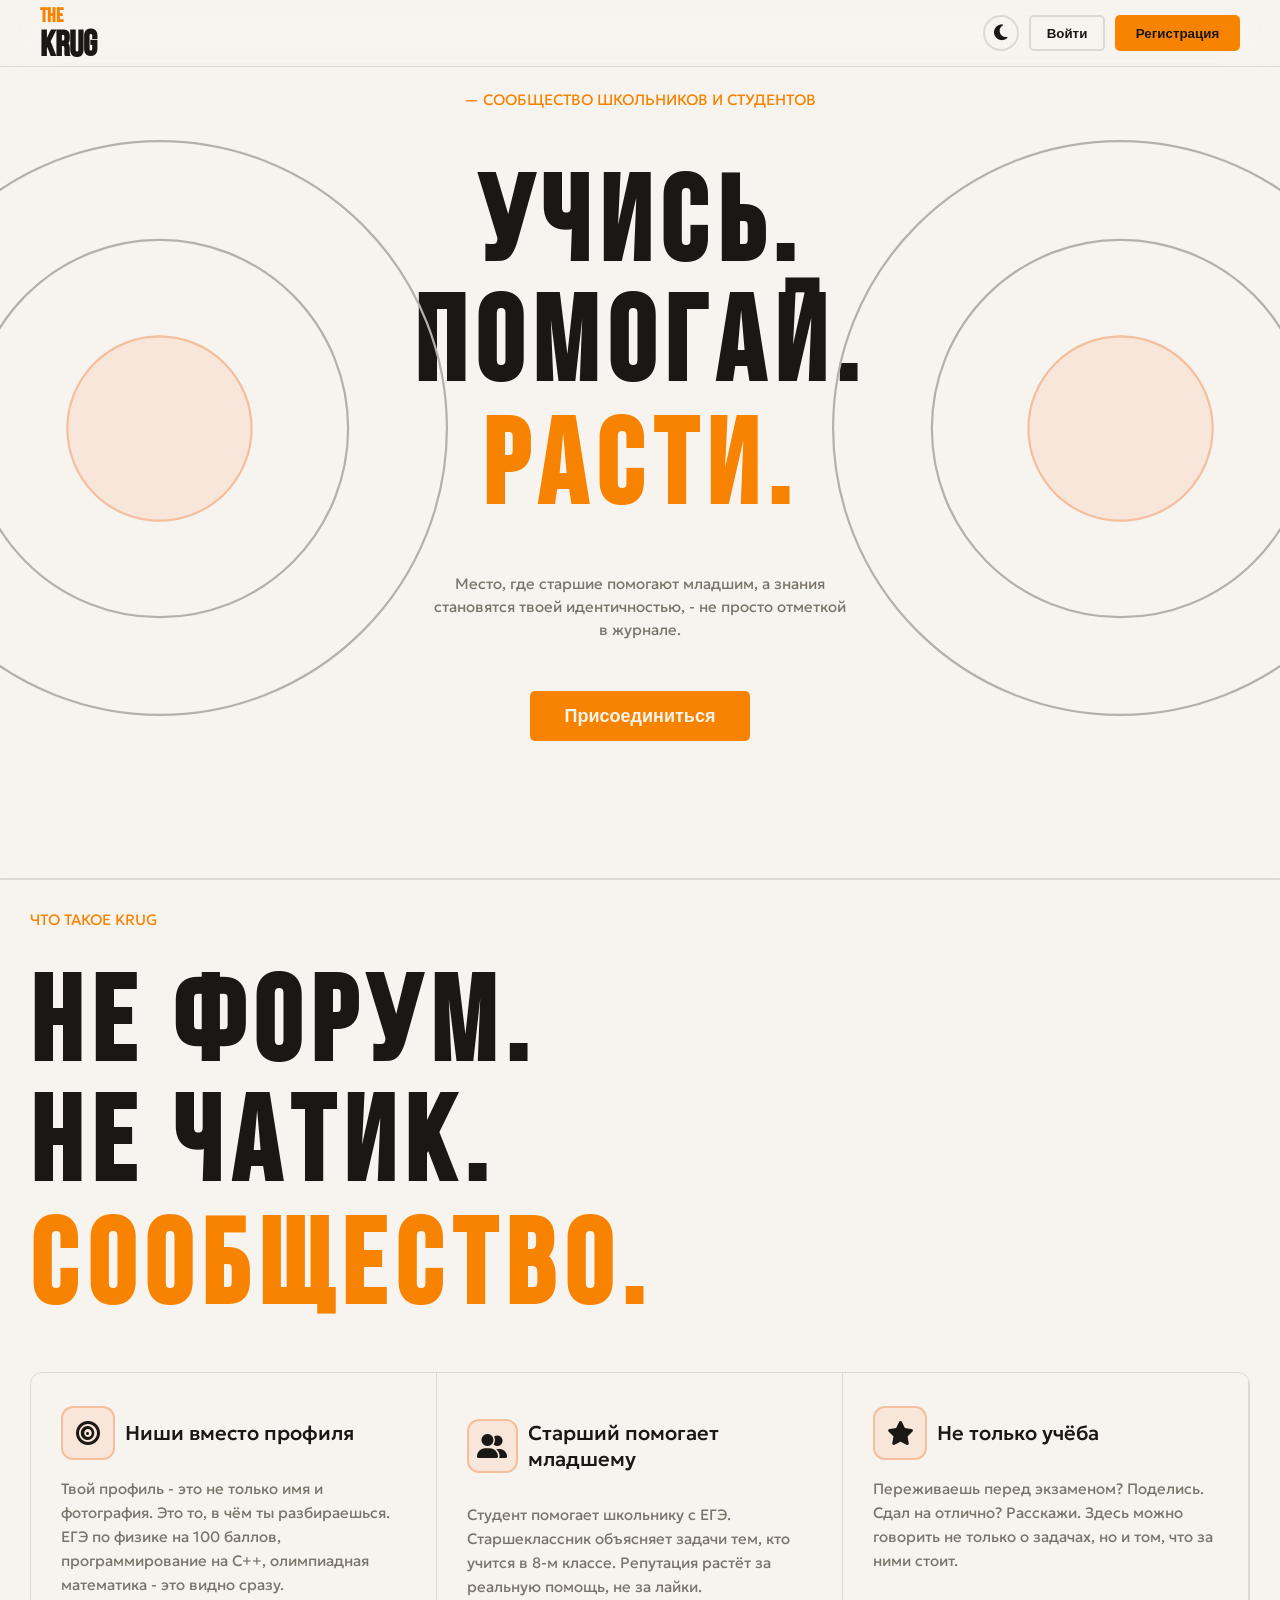
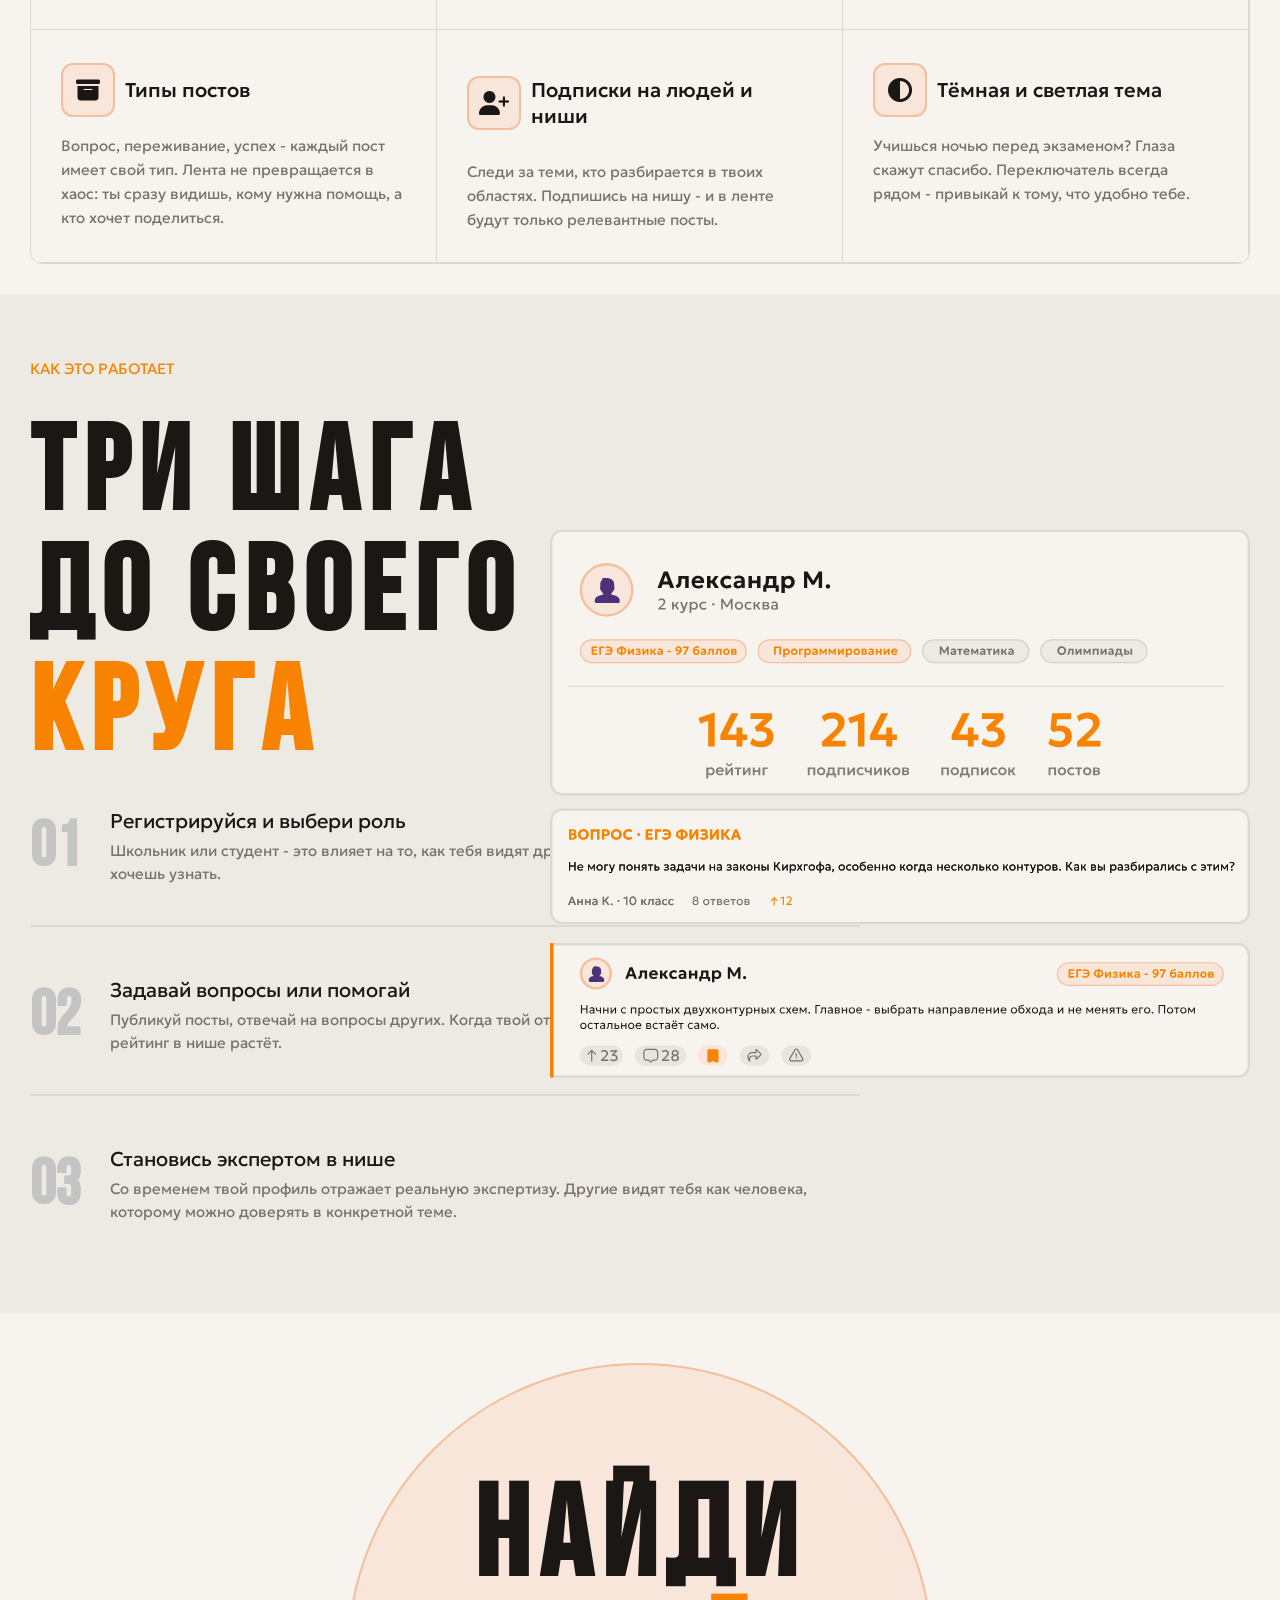
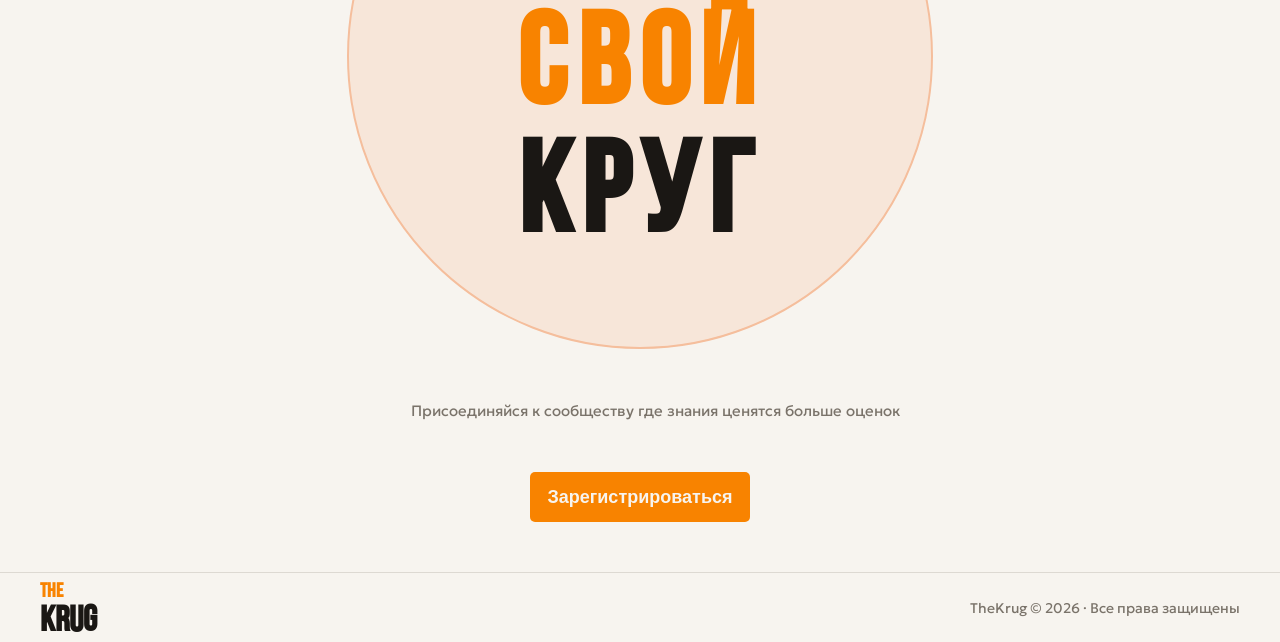
==== landing/index.html @ 5933997a "update" ====
<!DOCTYPE html>
<html lang="ru">
<head>
    <meta charset="UTF-8">
    <meta name="viewport" content="width=device-width, initial-scale=1.0">
    <title>TheKrug</title>
    <link rel="stylesheet" href="styles.css">
    <link
rel="stylesheet"
href="https://cdnjs.cloudflare.com/ajax/libs/font-awesome/6.5.1/css/all.min.css"
/>
</head>
<body>
    <!-- Хидер -->
<header>
    <div class="logo-wrap">
         <a href="/" class="logo2">THE</a>
         <a href="/" class="logo">KRUG</a>
    </div>
    <div class="btn-wrap">
         <button class="theme-btn">
            <span class="sun"><i class="fa-regular fa-sun"></i></span>
            <span class="moon"><i class="fa-solid fa-moon"></i></span>
         </i></button>
         <button class="btn-1"> Войти </button>
         <button class="btn-2"> Регистрация </button>
    </div>
</header>

    <!-- Основной контент -->
<main>
    <!-- Самый верх -->
   <div class="hero">
    <div class="hero-text">
        <p class="community"> — СООБЩЕСТВО ШКОЛЬНИКОВ И СТУДЕНТОВ </p>

        <h1> УЧИСЬ. <br>ПОМОГАЙ. <br></h1>
        <h1 class="rasti"> РАСТИ. </h1>

        <p class="mesto">
            Место, где старшие помогают младшим, а знания<br>
            становятся твоей идентичностью, - не просто отметкой<br>
            в журнале.
        </p>
         <button class="btn-3">Присоединиться</button>
    </div>

<img src="./images/target-light.svg" class="hero-img hero-img-right" data-light>
<img src="./images/target-light2.svg" class="hero-img hero-img-left" data-light>

<img src="./images/target-dark.svg" class="hero-img hero-img-right" data-dark>
<img src="./images/target-dark2.svg" class="hero-img hero-img-left" data-dark>
   </div>
   <hr class="divider">
   
   <!-- Что такое KRUG -->
   <p class="chtotakoe"> ЧТО ТАКОЕ KRUG </p>
   <h1> НЕ ФОРУМ. <br>НЕ ЧАТИК. <br> </h1>
   <h1 class="soob">СООБЩЕСТВО.</h1>

   <div class="tablica">

      <div class="card">

         <div class="card-top">
         <div class="icon">
         <i class="fa-solid fa-bullseye"></i>
         </div>

         <h2> Ниши вместо профиля </h2>
         </div>

         <p> Твой профиль - это не только имя и фотография. Это то, в чём ты
разбираешься. ЕГЭ по физике на 100 баллов, программирование на 
C++, олимпиадная математика - это видно сразу. </p>
      </div>
      

   <div class="card">
         <div class="card-top">
            <div class="icon">
               <i class="fa-solid fa-user-friends"></i>
            </div>
            <h2>Старший помогает младшему</h2>
         </div>

         <p> Студент помогает школьнику с ЕГЭ. Старшеклассник объясняет задачи тем, кто учится в 8-м классе. Репутация растёт за реальную помощь, 
не за лайки. </p>
      </div>

      <div class="card">
         <div class="card-top">
            <div class="icon">
               <i class="fa-solid fa-star"></i>
            </div>
         <h2> Не только учёба </h2>
         </div>

         <p>Переживаешь перед экзаменом? Поделись. Сдал на отлично? Расскажи.
Здесь можно говорить не только о задачах, но и том, 
что за ними стоит.</p>
      </div>
      
      <div class="card">
         <div class="card-top">
            <div class="icon">
               <i class="fa-solid fa-box-archive"></i>
            </div>
         <h2> Типы постов </h2>
         </div>

         <p> Вопрос, переживание, успех - каждый пост имеет свой тип. Лента не превращается в хаос: ты сразу видишь, кому нужна помощь, а кто хочет поделиться.</p>
      </div>

      <div class="card">
         <div class="card-top">
            <div class="icon">
               <i class="fa-solid fa-user-plus"></i>
            </div>
         <h2> Подписки на людей и ниши </h2>
         </div>

         <p> Следи за теми, кто разбирается в твоих областях. Подпишись на нишу - и в ленте будут только релевантные посты. </p>
      </div>

      <div class="card">
         <div class="card-top">
            <div class="icon">
               <i class="fa-solid fa-circle-half-stroke"></i>
            </div>
         <h2> Тёмная и светлая тема </h2>
         </div>

         <p> Учишься ночью перед экзаменом? Глаза скажут спасибо. Переключатель всегда рядом - привыкай к тому, что удобно тебе.</p>
      </div>

   </div>

   <!-- Как это работает -->
    <section class="dark-block">
    <p class="kakrabotaet"> КАК ЭТО РАБОТАЕТ </p>
    <h1 class="trishaga"> ТРИ ШАГА <br>ДО СВОЕГО <br>
    <span class="kruga">КРУГА</span>
    </h1>
    <div class="step">
      <div class="num"> 01 </div>
      <div class="text">
         <h3> Регистрируйся и выбери роль </h3>
         <p> Школьник или студент - это влияет на то, как тебя видят другие. Укажи свои ниши: что знаешь, что<br>
хочешь узнать. </p>
      </div>
    </div>
    <hr class="divider2">
    <div class="step">
      <div class="num"> 02 </div>
      <div class="text">
         <h3> Задавай вопросы или помогай </h3>
         <p> Публикуй посты, отвечай на вопросы других. Когда твой ответ помогает, автор отмечает его, и твой<br> рейтинг в нише растёт.</p>
      </div>
    </div>
    <hr class="divider2">
    <div class="step">
      <div class="num"> 03 </div>
      <div class="text">
         <h3> Становись экспертом в нише </h3>
         <p> Со временем твой профиль отражает реальную экспертизу. Другие видят тебя как человека,<br> которому можно доверять в конкретной теме.</p>
       </div>
    </div>
    <img src="./images/alexander-light.svg" class="alexander" data-light>
    <img src="./images/alexander-dark.svg" class="alexander" data-dark> 
    </section>

    <!-- Низ-->
   <div class="img-box">
      <img src="./images/ellipse-light.svg" class="img" data-light>
      <img src="./images/ellipse-dark.svg" class="img" data-dark>
      <div class="img-text"> 
         <div>НАЙДИ</div>
         <div class="svoy">СВОЙ</div>
         <div>КРУГ</div>
      </div>
   </div>
      <p class="prisoed">Присоединяйся к сообществу где знания ценятся больше оценок</p>
      <button class="btn-4">Зарегистрироваться</button>
</main>

      <!-- Футер -->
   <footer>
      <div class="logo-wrap2">
         <a href="/" class="logo4">THE</a>
         <a href="/" class="logo3">KRUG</a>
      </div>
   
      <p class="footer-text">
         TheKrug © 2026 · Все права защищены 
      </p>     
   </footer>
   <script src="script.js"></script>
</body>
</html>
---- landing/styles.css ----
/* Светлая тема */
:root {
  --bg: #F7F4EF;
  --head: #1A1714;
  --text: #7A736A;
  --block: #EDEAE4;
  --border: #DDD9D2;
  --accent: #F88300;
  --main: #F7E6D9;
  --border: #F5BE9C;
  --separator: #DDD9D2;
  --btn: #1A1714
}

/* Темная тема */
.dark-theme {
  --bg: #0F0F0F;
  --head: #F7F4EF;
  --text: #A39F9A;
  --block: #3F3E3C;
  --border: #DDD9D2;
  --accent: #F88300;
  --main: #3C2D25;
  --border: #D98A5F;
  --separator: #DDD9D2;
  --btn: #F7F4EF;
}

@font-face {
  font-family: 'Bebas';
  src: url(./fonts/bebasneuecyrillic.ttf) format('truetype');
}

@font-face {
  font-family: 'Geologica';
  src: url(./fonts/Geologica-VariableFont.ttf) format('truetype');
}

html, body {
    margin: 0;
    padding: 0;
    overflow-x: hidden;
    scrollbar-width: none;
}

body::-webkit-scrollbar {
    display: none; /* Chrome */
}

body {
  background-color: var(--bg);
  color: var(--head);
  padding-top: 70px;
}

p {
  font-family: 'Geologica', sans-serif;
  font-weight: 400;
  font-size: 15px;
    margin-top: 50px;
    margin-bottom: 50px;
    margin-left: 30px;
    color: var(--text);
}

h1 {
    font-family: 'Bebas', sans-serif;
    font-weight: 600;
    font-size: 120px;
    letter-spacing: 10px;
    line-height: 120px;
    margin-top: 3px;
    margin-bottom: 3px;
    color: var(--head);
    margin-left: 30px;
}

h2 {
    font-family: 'Geologica', sans-serif;
    font-weight: 500;
    font-size: 20px;
    margin-left: 30px;
    color: var(--head);

}               

/* Найди свой круг */
.img-text {
    font-family: 'Bebas', sans-serif;
    font-weight: 600;
    font-size: 120px;
    letter-spacing: 10px;
    line-height: 120px;
    margin-top: 3px;
    margin-bottom: 3px;
    text-align: center;
    }

/* Хидер */
header {
    position: fixed;
    top: 0;
    left: 0;
    width: 100%;
    z-index: 1000;
    display: flex;
    align-items: center;
    justify-content: space-between;
    padding: 5px 40px;
    box-sizing: border-box;
    background: rgba(247, 244, 239, 0.2);
    backdrop-filter: blur(25px);
    border-bottom: 1px solid var(--separator);
}


/* Логотип */
.logo-wrap {
    display: flex;
    flex-direction: column;
    line-height: 1;
}

.logo {
    font-family: 'Bebas', sans-serif;
    font-weight: 600;
    font-size: 36px;
    letter-spacing: 0px;
    line-height: 1;
    margin: 0;
    text-decoration: none;
    color: var(--head);
    display: block;
    }

.logo2 {
    font-family: 'Bebas', sans-serif;
    font-weight: 600;
    font-size: 20px;
    letter-spacing: 0px;
    line-height: 1;
    margin: 0;
    text-decoration: none;
    color: var(--accent);
    display: block;
    }

/* Кнопки войти/регистрация */
.btn-wrap {
    display: flex;
    align-items: center;
    gap: 0px;
}

.btn-1, .btn-2 {
    float: none;
    margin-left: 0;
}

.btn-1:hover {
    background-color: var(--separator);
}

.btn-2:hover {
    background-color: var(--separator);
}

.btn-1 {
    display: flex;
    justify-content: center;
    align-items: center;
    float: right;
    margin-left: 10px;
    width: 76px;
    height: 36px;
    border: 2px solid var(--separator);
    border-radius: 5px;
    background-color: transparent;
    color: var(--text);
    font-weight: 600;
    padding: 0 14px;
    cursor: pointer;
    transition: 0.2s ease;
    color: var(--head);
    }

.btn-2 {
    display: flex;
    justify-content: center;
    align-items: center;
    float: right;
    margin-left: 10px;
    width: 125px;
    height: 36px;
    border-radius: 5px;
    background-color: var(--accent);
    border: none;
    color: var(--bg);
    font-weight: 600;
    padding: 0 14px;
    cursor: pointer;
    transition: 0.2s ease;
    color: var(--btn);
    }

.theme-btn {
    display: flex;
    justify-content: center;
    align-items: center;
    float: right;
    margin-left: 10px;
    width: 36px;
    height: 36px;
    border: 2px solid var(--separator);
    border-radius: 100px;
    background-color: transparent;
    color: var(--text);
    font-weight: 600;
    font-size: 18px;
    padding: 0 14px;
    cursor: pointer;
    transition: 0.2s ease;
    color: var(--head);
}

/* Сообщество школьников и студентов */
.community {
    color: var(--accent);
    margin-top: 20px;
    margin-bottom: 50px;
    margin-left: 30px;
}

/* Расти. */
.rasti {
  color: var(--accent);
    margin-bottom: 50px;
}

/* Кнопка присоединиться */
.btn-3 {
    display: block;
    margin: 20px auto;
    width: 220px;
    height: 50px;
    border-radius: 5px;
    background-color: var(--accent);
    border: none;
    color: #F7F4EF;
    font-weight: 600;
    font-size: 18px;
    cursor: pointer;
}

.btn-3:hover {
    background-color: var(--separator);
}

.divider {
    border: none; 
    background-color: var(--separator); 
    border-top: 2px solid var(--separator);
    border-radius: 5px;
    width: 100%;
}

.mesto {
    margin-top: 20px;
    color: var(--text);
    line-height: 23px;
    margin-top: 50px;
    margin-bottom: 50px;
}

.hero {
    position: relative;
    width: 100%;
    height: 800px;
    overflow: hidden;
}

.hero-text h1,
.hero-text p {
    margin-left: 0;
    text-align: center;
    
}

.hero-img {
    position: absolute;
    top: 70px;
    width: 45%;
    max-width: 700px;
    height: auto;
    object-fit: contain;
    display: block;
}

.hero-img-right {
    right: -10%;
}

.hero-img-left {
    left: -10%;
    transform: scaleX(-1);
}

.block {
    width: 519px; 
    margin-top: 40px;
    margin-bottom: 40px;
}

.chtotakoe {
    color: var(--accent);
    margin-top: 30px;
    margin-bottom: 30px;
}

.soob {
    color: var(--accent);
    margin-bottom: 50px;
}

/* Таблица */
.tablica {
    display: grid;
    grid-template-columns: repeat(3, 1fr);
    margin-left: 30px;
    margin-right: 30px;
    border: 1px solid var(--separator);
    border-radius: 12px;
    overflow: hidden;
    color: var(--head);
}

.card {
    padding: 30px;
    border-right: 1px solid var(--separator);
    border-bottom: 1px solid var(--separator);
}

.card p {
    margin-top: 15px;
    margin-bottom: 0;
    line-height: 24px;
    color: var(--text);
}

.card-top {
    display: flex;
    align-items: center;
    gap: 10px;
}

.card h2,
.card p {
    margin-left: 0;
}

.icon {
    width: 50px;
    height: 50px;
    background-color: var(--main);
    border: 2px solid var(--border);
    border-radius: 12px;
    display: flex;
    justify-content: center;
    align-items: center;
}

.icon i {
    color: var(--head);
    font-size: 24px;
}

.dark-block {
    position: relative;
    background-color: var(--block);
    padding: 50px 30px;
    margin-top: 30px;
    margin-bottom: 50px;
}

.kakrabotaet {
    color: var(--accent);
    margin-bottom: 30px;
    margin-top: 15px;
    margin-left: auto;
}

.stanovis {
    margin-top: 30px;
    margin-bottom: 15px;
}

.trishaga {
    color: var(--head);
    margin-top: 15px;
    margin-bottom: 15px;
    margin-left: auto;
}

.kruga {
    color: var(--accent);
}

.step {
  display: flex;
  gap: 20px;
  margin-bottom: 40px;
  align-items: flex-start;
  font-family: 'Bebas', sans-serif;
}

.num {
  font-size: 64px;
  font-weight: 600;
  color: #C4C4C4;
  width: 60px;
  margin-top: 25px;
}

.text h3 {
  margin: 0;
  font-weight: 400;
  font-size: 20px;
  font-family: 'Geologica', sans-serif;
  margin-top: 25px;
}

.text p {
  margin: 6px 0 0;
  color: var(--text);
  line-height: 1.5;
}

.divider2 {
    border: none; 
    background-color: var(--separator); 
    border-top: 2px solid var(--separator);
    border-radius: 5px;
    width: 830px;
    margin: 10px 0;
    margin-bottom: 25px;
    margin-top: 25px;
}

.alexander {
    position: absolute;
    right: 30px;
    top: 50%;
    transform: translateY(-50%);
    width: 700px;
}

.img-box {
    position: relative;
    display: flex;
    justify-content: center;
    align-items: center;
    margin-top: 50px;
}

.img-text {
    position: absolute;
    top: 50%;
    left: 50%;
    transform: translate(-50%, -50%);
    display: flex;
    flex-direction: column;
    align-items: center;
    text-align: center;
    line-height: 1;
    font-size: 128px;
    font-weight: 700;
}

.svoy {
    color: var(--accent);
}

.btn-4 {
    display: block;
    margin: 20px auto;
    width: 220px;
    height: 50px;
    border-radius: 5px;
    background-color: var(--accent);
    border: none;
    color: #F7F4EF;
    font-weight: 600;
    font-size: 18px;
    margin-bottom: 50px;
    cursor: pointer;
}

.btn-4:hover {
    background-color: var(--separator);
}

.prisoed {
    color: var(--text);
    line-height: 23px;
    margin-top: 20px;
    margin-bottom: 50px;
    text-align: center;
    margin-top: 50px;
    margin-bottom: 50px;
}

/* Футер */
footer {
    display: flex;
    justify-content: space-between;
    align-items: center;
    width: 100%;
    height: 70px;
    padding: 0 40px;
    box-sizing: border-box;
    border-top: 1px solid var(--separator);
    background-color: var(--bg);
}

/* Лого */
.logo-wrap2 {
    display: flex;
    flex-direction: column;
    line-height: 1;
}

.logo3 {
    font-family: 'Bebas', sans-serif;
    font-weight: 600;
    font-size: 36px;
    margin: 0;
    text-decoration: none;
    color: var(--head);
    line-height: 1;
}

.logo4 {
    font-family: 'Bebas', sans-serif;
    font-weight: 600;
    font-size: 20px;
    margin: 0;
    text-decoration: none;
    color: var(--accent);
    line-height: 1;
}

/* Текст */
.footer-text {
    margin: 0;
    font-family: 'Geologica', sans-serif;
    font-size: 14px;
    color: var(--text);
}

[data-dark] {
    display: none;
}

.dark-theme [data-light] {
    display: none;
}

.dark-theme [data-dark] {
    display: block;
}

.sun {
    display: none;
}

.moon {
    display: block;
}

/* Тёмная тема */
.dark-theme .sun {
    display: block;
}

.dark-theme .moon {
    display: none;
}
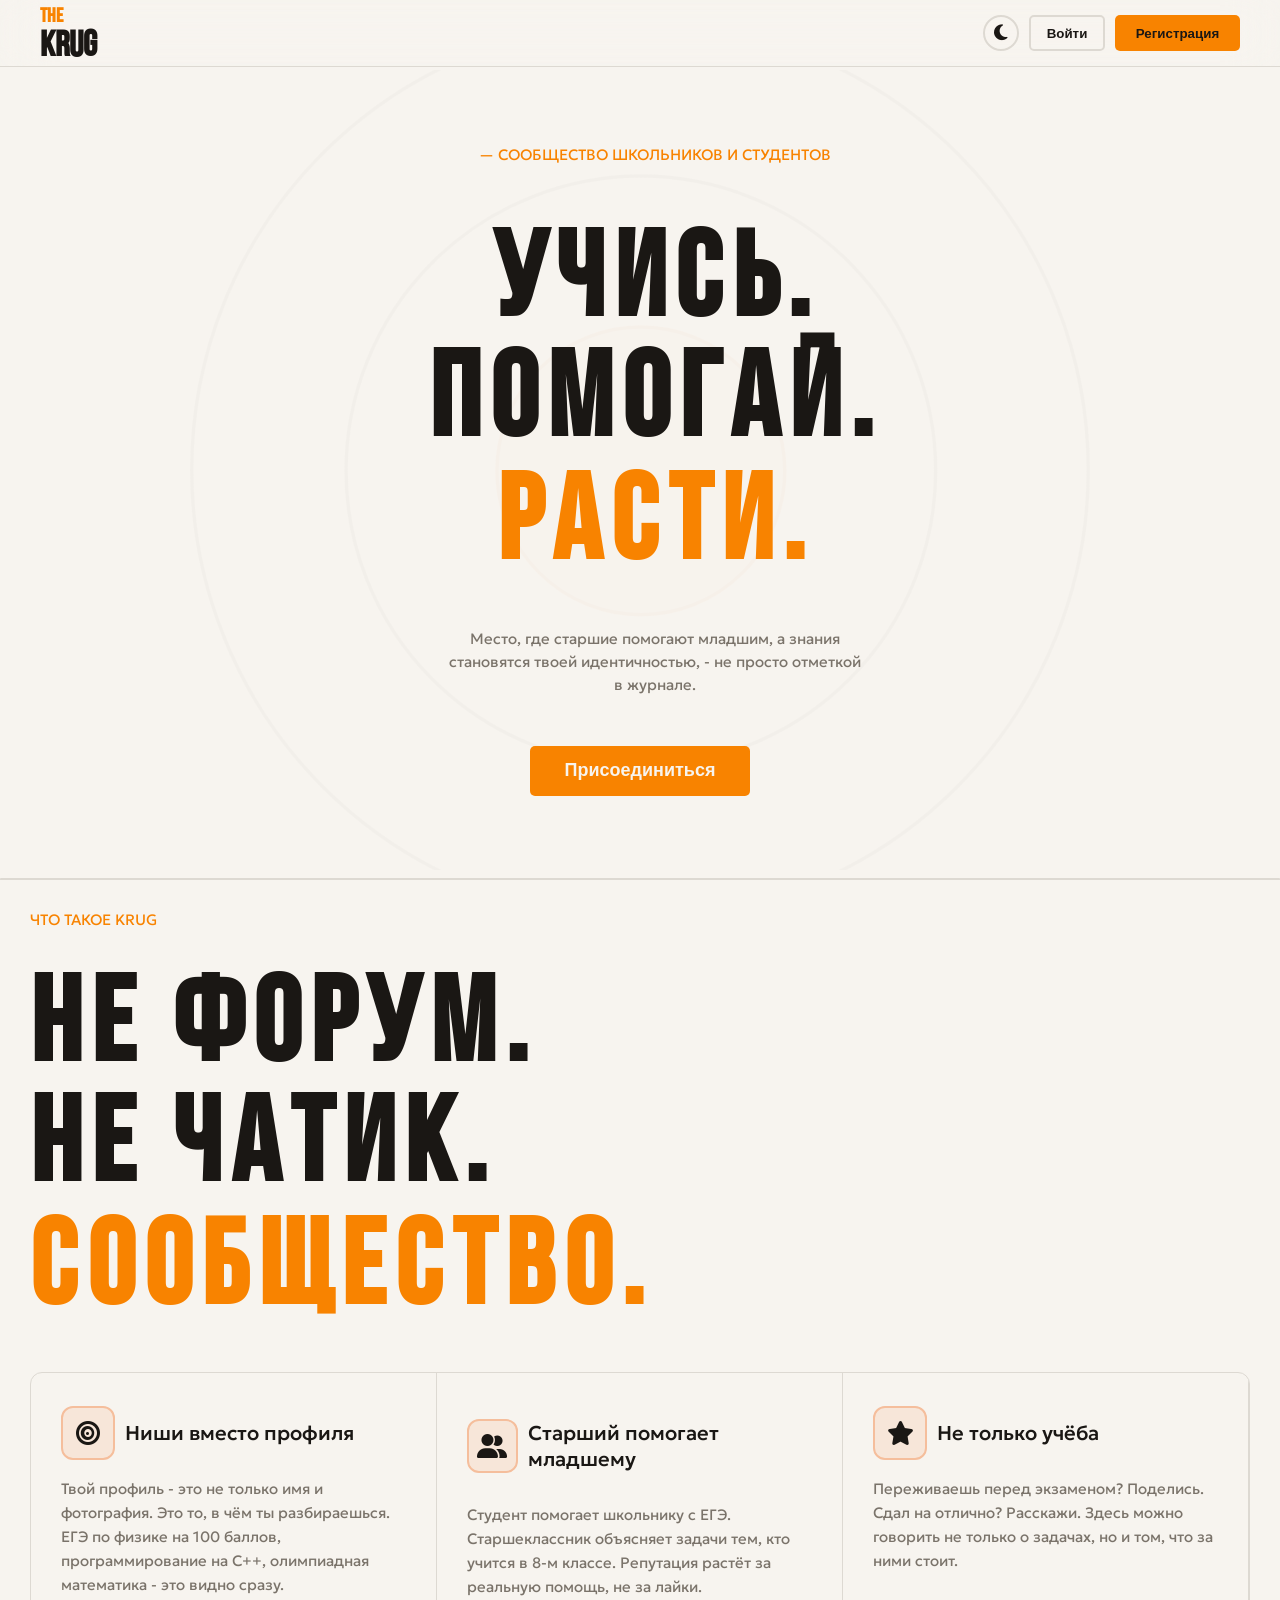
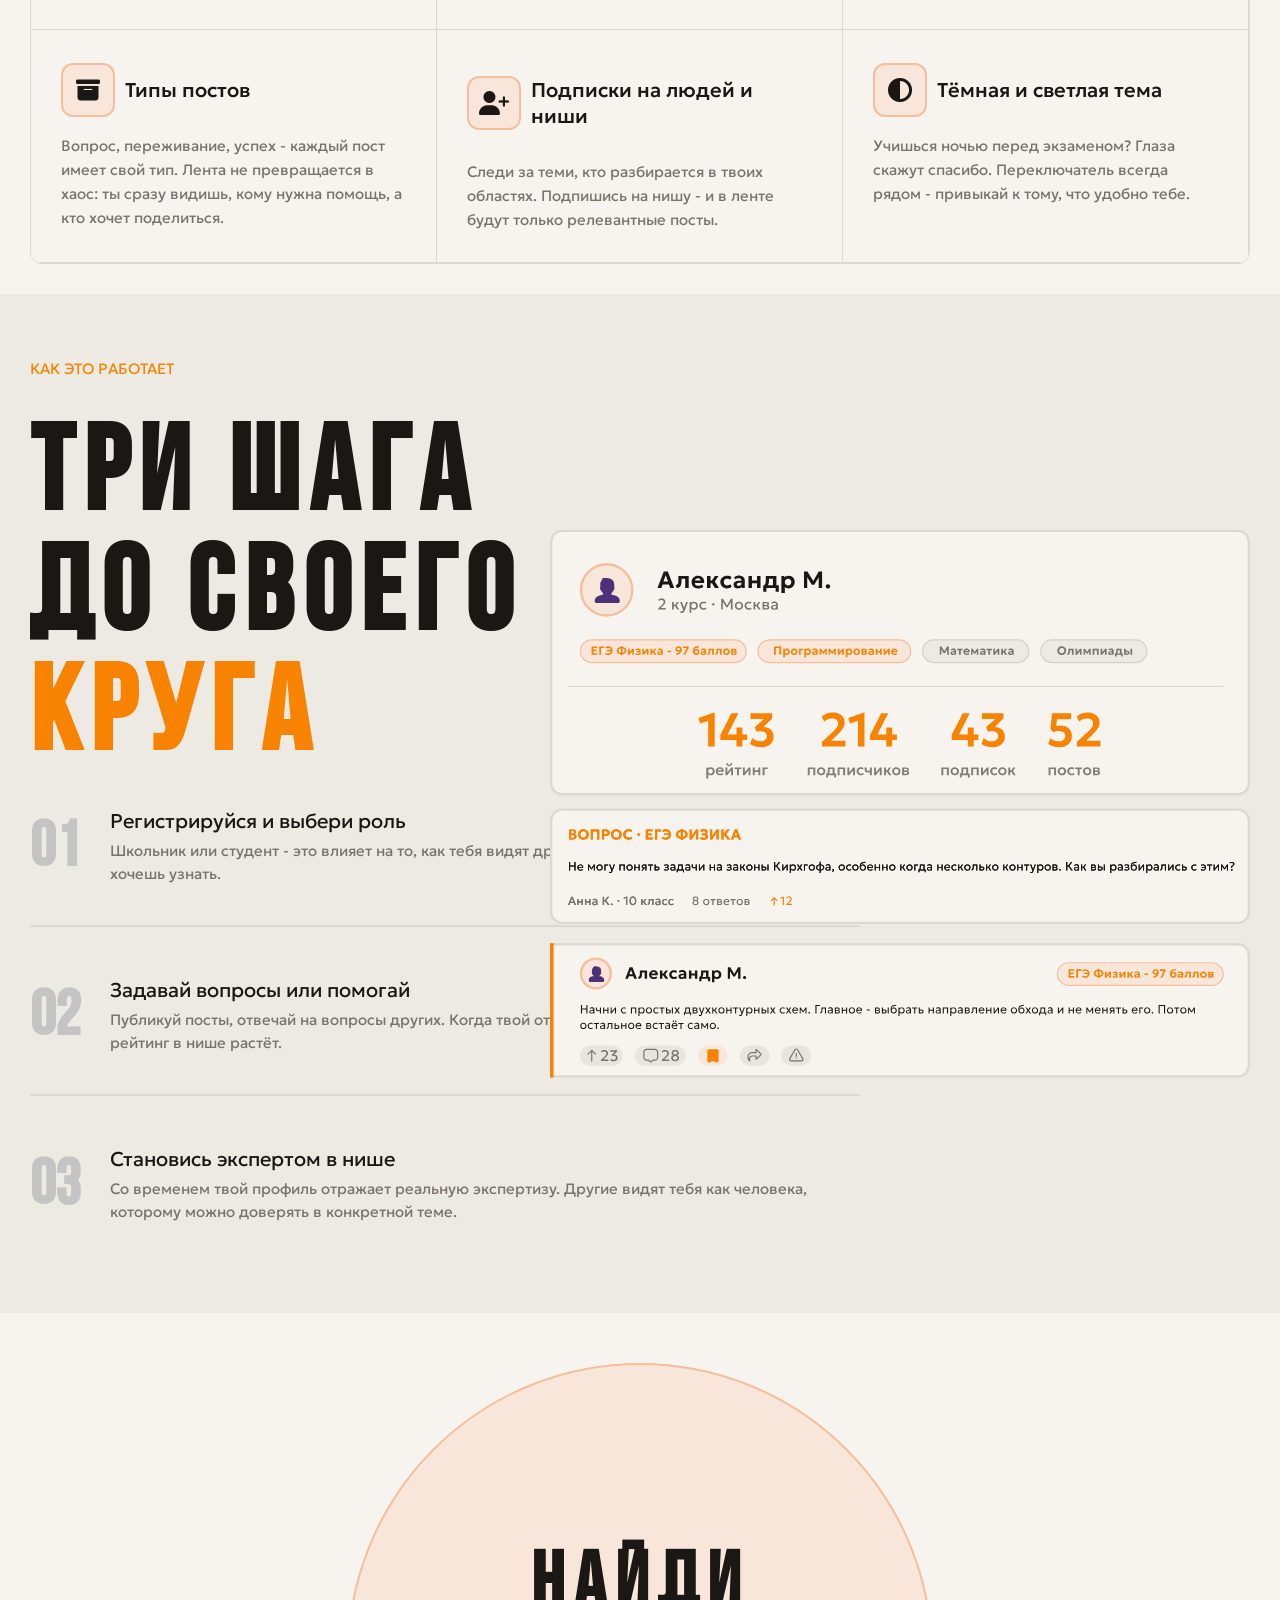
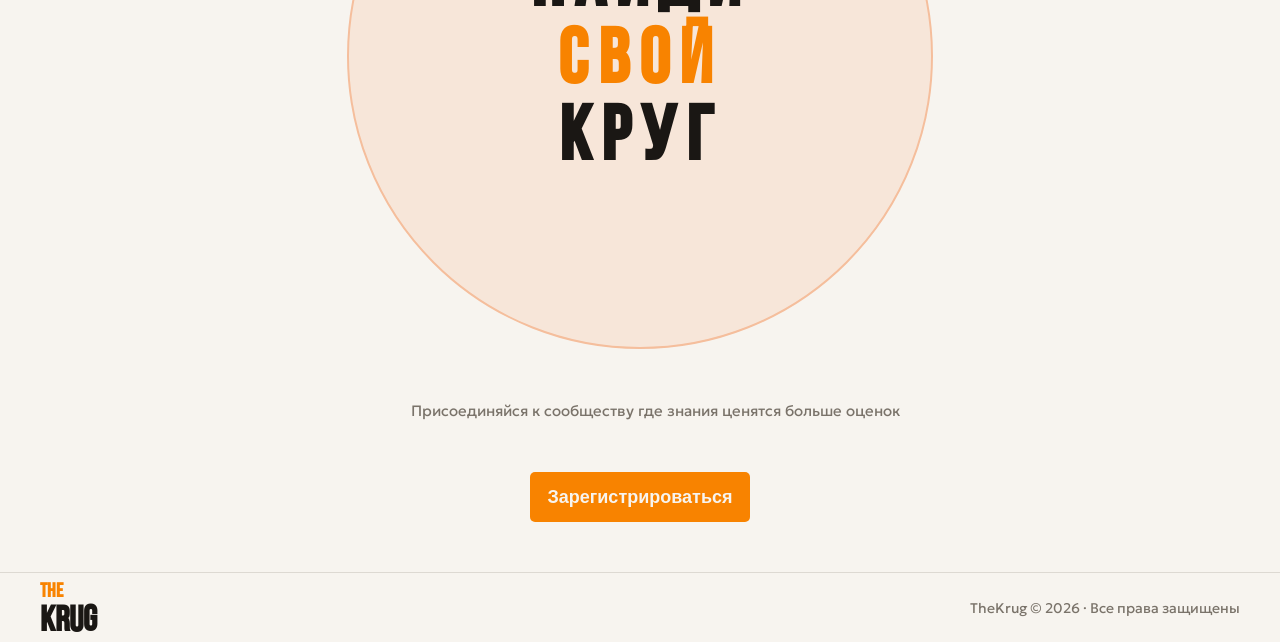
==== commit 69616e63: "final landing" ====
--- a/landing/index.html
+++ b/landing/index.html
@@ -46,10 +46,8 @@
     </div>
 
 <img src="./images/target-light.svg" class="hero-img hero-img-right" data-light>
-<img src="./images/target-light2.svg" class="hero-img hero-img-left" data-light>
 
 <img src="./images/target-dark.svg" class="hero-img hero-img-right" data-dark>
-<img src="./images/target-dark2.svg" class="hero-img hero-img-left" data-dark>
    </div>
    <hr class="divider">
    
@@ -195,6 +193,6 @@
          TheKrug © 2026 · Все права защищены 
       </p>     
    </footer>
-   <script src="script.js"></script>
+   <script src="./script.js"></script>
 </body>
 </html>
--- a/landing/styles.css
+++ b/landing/styles.css
@@ -274,27 +274,33 @@
 
 .hero {
     position: relative;
-    width: 100%;
-    height: 800px;
     overflow: hidden;
-}
-
-.hero-text h1,
-.hero-text p {
-    margin-left: 0;
+    display: flex;
+    align-items: center;
+    justify-content: center;
+    min-height: 800px;
+}
+
+.hero-text {
+    position: relative;
+    z-index: 2;
     text-align: center;
-    
+    max-width: 900px;
+    padding: 0 20px;
 }
 
 .hero-img {
     position: absolute;
-    top: 70px;
-    width: 45%;
-    max-width: 700px;
+    top: 50%;
+    left: 50%;
+    width: 900px;
     height: auto;
-    object-fit: contain;
-    display: block;
-}
+    transform: translate(-50%, -50%);
+    opacity: 0.06;
+    z-index: 0;
+    pointer-events: none;
+}
+
 
 .hero-img-right {
     right: -10%;
@@ -302,7 +308,22 @@
 
 .hero-img-left {
     left: -10%;
-    transform: scaleX(-1);
+}
+
+.hero-img {
+    display: none;
+}
+
+.hero-img[data-light] {
+    display: block;
+}
+
+.dark-theme .hero-img[data-light] {
+    display: none;
+}
+
+.dark-theme .hero-img[data-dark] {
+    display: block;
 }
 
 .block {
@@ -459,21 +480,20 @@
     display: flex;
     justify-content: center;
     align-items: center;
-    margin-top: 50px;
 }
 
 .img-text {
     position: absolute;
-    top: 50%;
-    left: 50%;
-    transform: translate(-50%, -50%);
+    inset: 0;
+
     display: flex;
     flex-direction: column;
-    align-items: center;
+    justify-content: center;
+    align-items: center;
+
     text-align: center;
+    font-size: clamp(36px, 6vw, 128px);
     line-height: 1;
-    font-size: 128px;
-    font-weight: 700;
 }
 
 .svoy {
@@ -557,6 +577,7 @@
     color: var(--text);
 }
 
+/* Тёмная тема */
 [data-dark] {
     display: none;
 }
@@ -577,11 +598,260 @@
     display: block;
 }
 
-/* Тёмная тема */
 .dark-theme .sun {
     display: block;
 }
 
 .dark-theme .moon {
     display: none;
+}
+
+/* Планшеты */
+@media (max-width: 1024px) {
+
+    h1,
+    .img-text {
+        font-size: 80px;
+        line-height: 80px;
+        letter-spacing: 4px;
+    }
+
+    .hero {
+        height: 650px;
+    }
+
+    .hero-img {
+        width: 40%;
+    }
+
+    .alexander {
+        width: 450px;
+    }
+
+    .divider2 {
+        width: 100%;
+    }
+
+    .tablica {
+        grid-template-columns: repeat(2, 1fr);
+    }
+}
+
+/* Телефоны */
+@media (max-width: 768px) {
+
+    body {
+        padding-top: 90px;
+    }
+
+    p,
+    h1,
+    h2,
+    .community,
+    .mesto,
+    .block,
+    .prisoed {
+        margin-left: 0;
+    }
+
+    h1 {
+        font-size: 52px;
+        line-height: 52px;
+        letter-spacing: 2px;
+        text-align: center;
+        padding: 0 20px;
+        box-sizing: border-box;
+    }
+
+    h2 {
+        font-size: 18px;
+    }
+
+    p {
+        font-size: 14px;
+        line-height: 22px;
+        padding: 0 20px;
+        box-sizing: border-box;
+    }
+
+    header {
+        padding: 10px 20px;
+        gap: 10px;
+    }
+
+    .btn-wrap {
+        gap: 8px;
+    }
+
+    .btn-1 {
+        width: 70px;
+        height: 34px;
+        font-size: 13px;
+    }
+
+    .btn-2 {
+        width: 110px;
+        height: 34px;
+        font-size: 13px;
+    }
+
+    .theme-btn {
+        width: 34px;
+        height: 34px;
+        padding: 0;
+    }
+
+    .hero {
+        min-height: auto;
+        padding: 120px 0 60px;
+    }
+
+    .hero-img {
+        width: 600px;
+        opacity: 0.04;
+    }
+
+    .hero-text h1 {
+        font-size: 52px;
+        line-height: 52px;
+    }
+
+    .tablica {
+        grid-template-columns: 1fr;
+        margin-left: 20px;
+        margin-right: 20px;
+    }
+
+    .card {
+        border-right: none;
+    }
+
+    .block {
+        width: auto;
+        padding: 0 20px;
+        box-sizing: border-box;
+    }
+
+    .dark-block {
+        padding: 40px 20px;
+    }
+
+    .step {
+        gap: 14px;
+        margin-bottom: 30px;
+    }
+
+    .num {
+        font-size: 42px;
+        width: 40px;
+        margin-top: 12px;
+    }
+
+    .text h3 {
+        font-size: 18px;
+        margin-top: 10px;
+    }
+
+    .divider2 {
+        width: 100%;
+    }
+
+    .alexander {
+        position: static;
+        transform: none;
+        width: 100%;
+        margin-top: 30px;
+    }
+
+    .img-box img {
+        width: 90%;
+        max-width: 320px;
+    }
+
+    .img-text {
+        font-size: 40px;
+    }
+
+    .btn-3,
+    .btn-4 {
+        width: calc(100% - 40px);
+        max-width: 320px;
+    }
+
+    footer {
+        flex-direction: column;
+        justify-content: center;
+        gap: 10px;
+        height: auto;
+        padding: 20px;
+        text-align: center;
+    }
+}
+
+/* Очень маленькие экраны */
+@media (max-width: 480px) {
+
+    h1 {
+        font-size: 42px;
+        line-height: 42px;
+    }
+
+    .img-text {
+        font-size: 36px;
+        line-height: 36px;
+    }
+
+    .logo {
+        font-size: 28px;
+    }
+
+    .logo2 {
+        font-size: 16px;
+    }
+
+    .card {
+        padding: 20px;
+    }
+
+    .icon {
+        width: 44px;
+        height: 44px;
+    }
+
+    .icon i {
+        font-size: 20px;
+    }
+}
+
+@media screen and (max-width: 768px) {
+
+    h1 {
+        font-size: 52px !important;
+        line-height: 52px !important;
+        letter-spacing: 2px !important;
+    }
+
+    .img-text {
+        font-size: 40px !important;
+        line-height: 40px !important;
+        letter-spacing: 2px !important;
+        width: 100% !important;
+    }
+
+    .hero {
+        min-height: 650px !important;
+        height: auto !important;
+        position: relative;
+        overflow: hidden;
+    }
+
+    .hero-img {
+        z-index: 0 !important;
+        opacity: 0.08 !important;
+    }
+
+    .img-box img {
+        width: 100% !important;
+        max-width: 320px !important;
+    }
 }
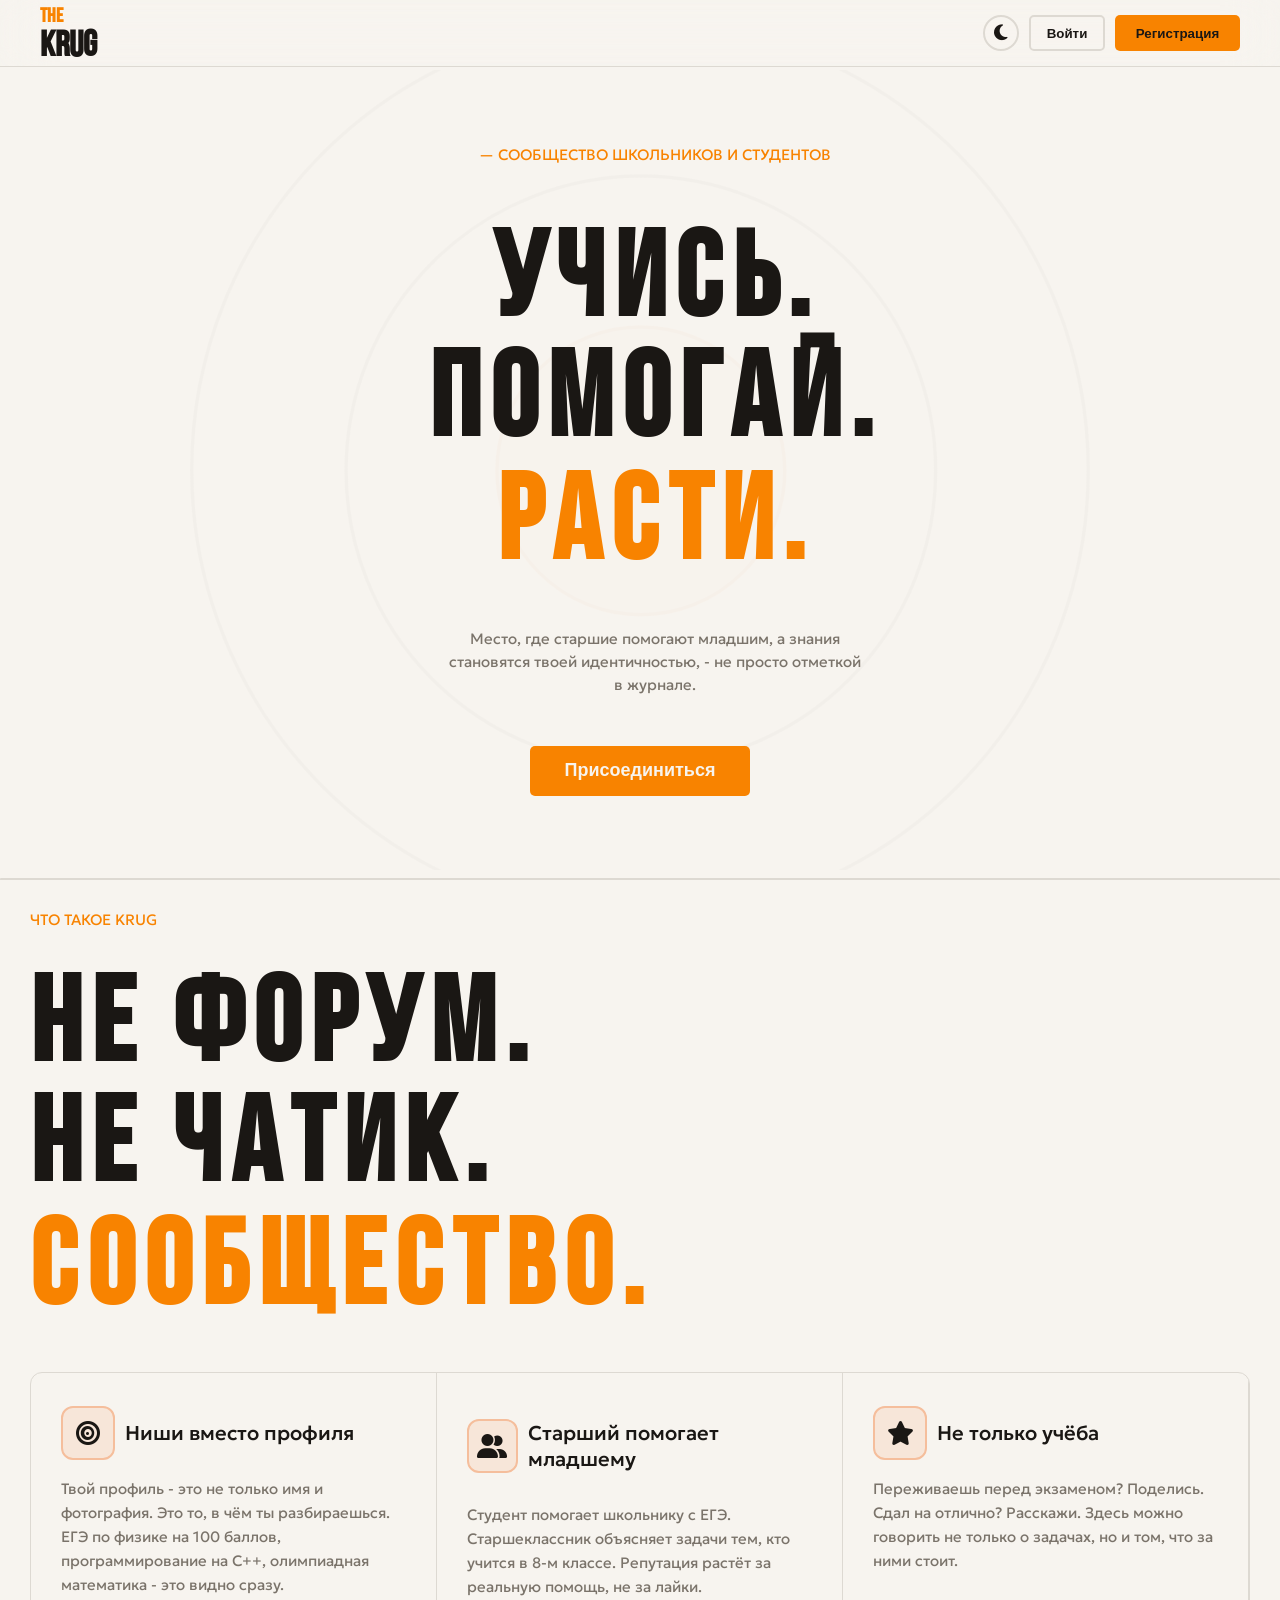
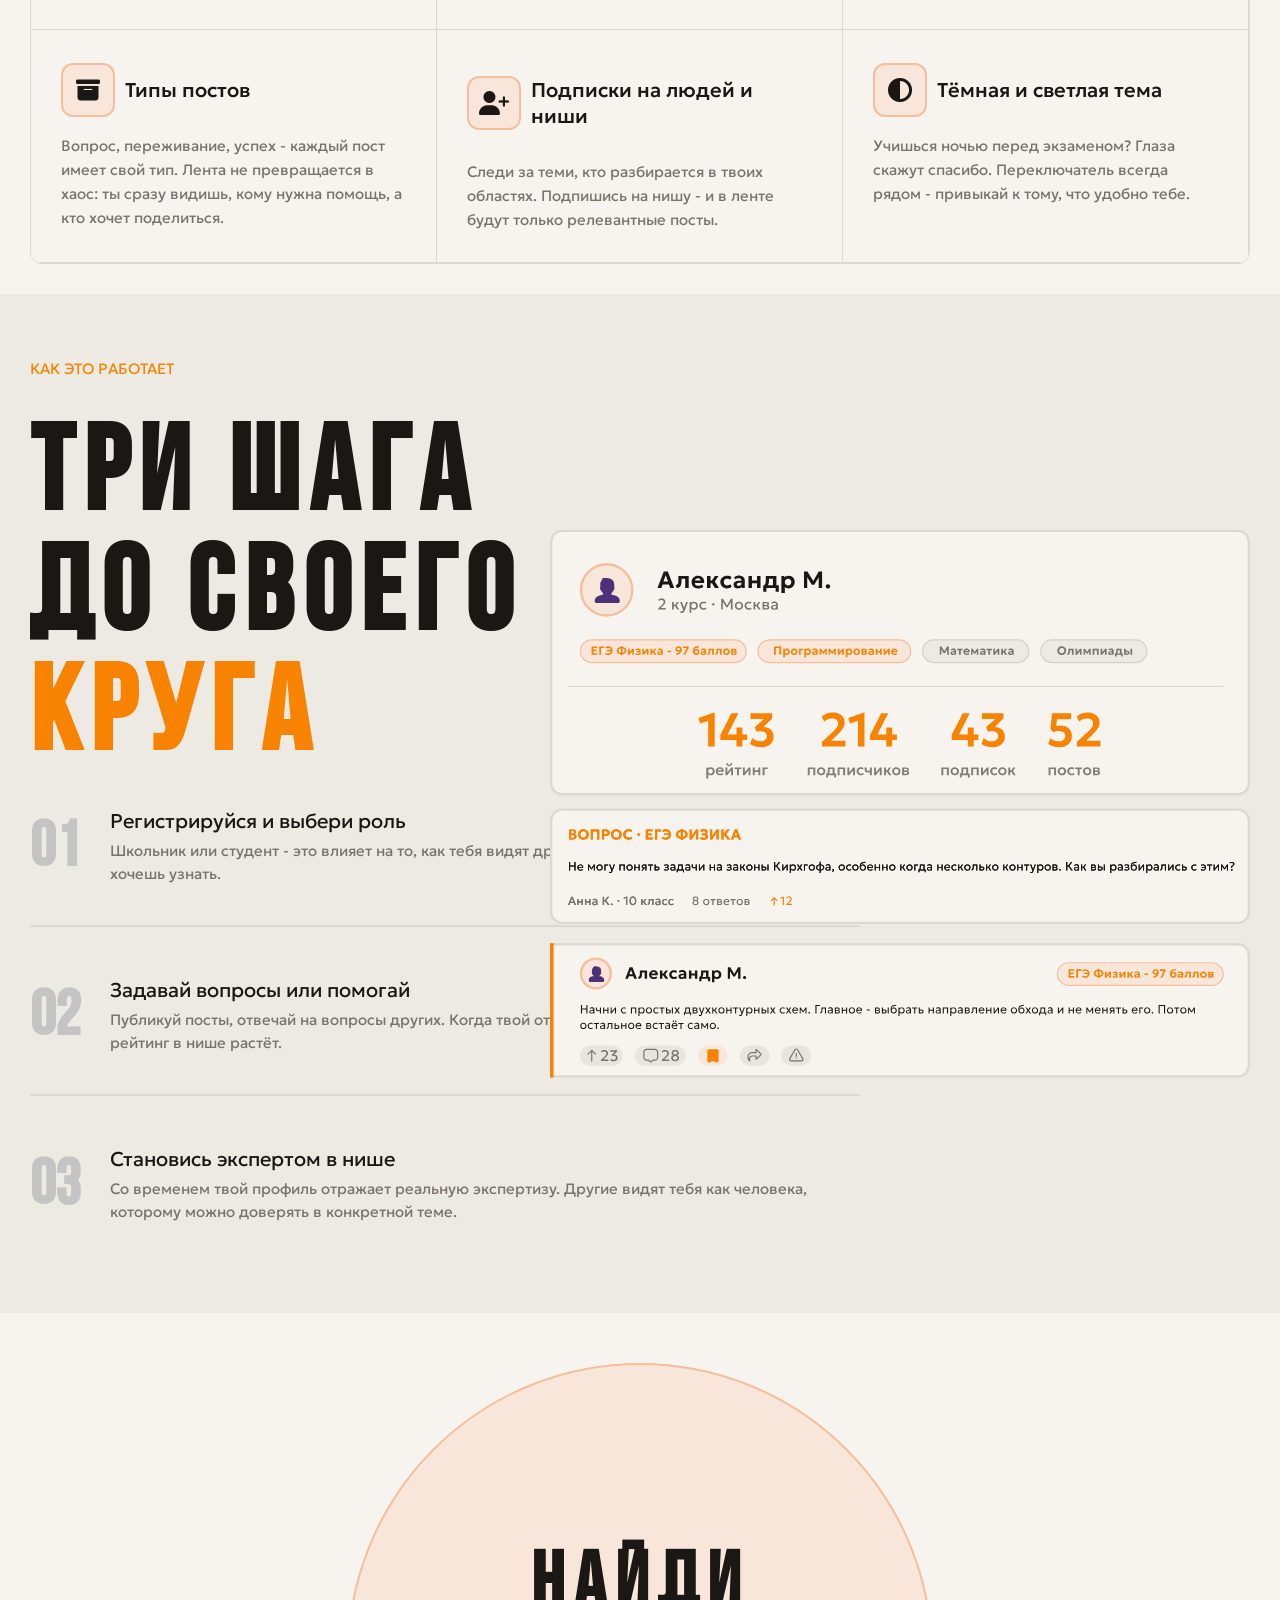
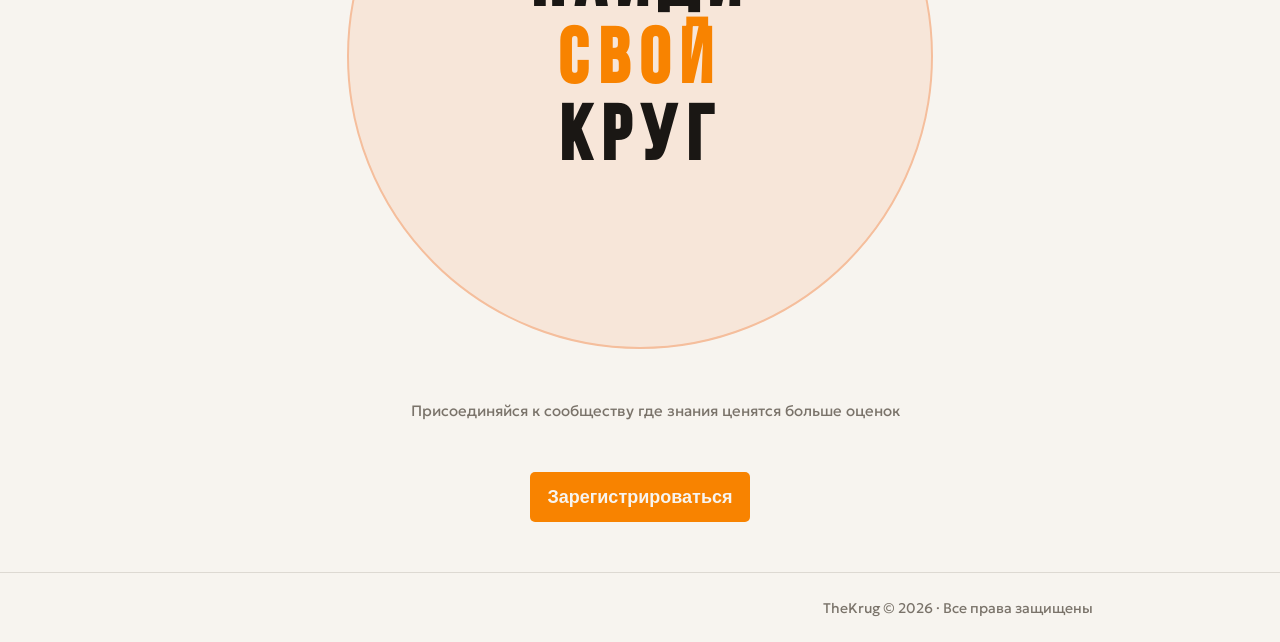
==== commit e2f913e2: "unbtn" ====
--- a/landing/index.html
+++ b/landing/index.html
@@ -18,12 +18,12 @@
          <a href="/" class="logo">KRUG</a>
     </div>
     <div class="btn-wrap">
-         <button class="theme-btn">
+         <button type="button" class="theme-btn">
             <span class="sun"><i class="fa-regular fa-sun"></i></span>
             <span class="moon"><i class="fa-solid fa-moon"></i></span>
-         </i></button>
-         <button class="btn-1"> Войти </button>
-         <button class="btn-2"> Регистрация </button>
+         </button>
+         <button type="button" class="btn-1"> Войти </button>
+         <button type="button" class="btn-2"> Регистрация </button>
     </div>
 </header>
 
@@ -42,12 +42,12 @@
             становятся твоей идентичностью, - не просто отметкой<br>
             в журнале.
         </p>
-         <button class="btn-3">Присоединиться</button>
+         <button type="button" class="btn-3">Присоединиться</button>
     </div>
 
-<img src="./images/target-light.svg" class="hero-img hero-img-right" data-light>
+<img src="./images/target-light.svg" alt="" class="hero-img hero-img-right" data-light>
 
-<img src="./images/target-dark.svg" class="hero-img hero-img-right" data-dark>
+<img src="./images/target-dark.svg" alt="" class="hero-img hero-img-right" data-dark>
    </div>
    <hr class="divider">
    
@@ -164,14 +164,14 @@
          <p> Со временем твой профиль отражает реальную экспертизу. Другие видят тебя как человека,<br> которому можно доверять в конкретной теме.</p>
        </div>
     </div>
-    <img src="./images/alexander-light.svg" class="alexander" data-light>
-    <img src="./images/alexander-dark.svg" class="alexander" data-dark> 
+    <img src="./images/alexander-light.svg" alt="" class="alexander" data-light>
+    <img src="./images/alexander-dark.svg" alt="" class="alexander" data-dark> 
     </section>
 
     <!-- Низ-->
    <div class="img-box">
-      <img src="./images/ellipse-light.svg" class="img" data-light>
-      <img src="./images/ellipse-dark.svg" class="img" data-dark>
+      <img src="./images/ellipse-light.svg" alt="" class="img" data-light>
+      <img src="./images/ellipse-dark.svg" alt=""" class="img" data-dark>
       <div class="img-text"> 
          <div>НАЙДИ</div>
          <div class="svoy">СВОЙ</div>
@@ -179,15 +179,11 @@
       </div>
    </div>
       <p class="prisoed">Присоединяйся к сообществу где знания ценятся больше оценок</p>
-      <button class="btn-4">Зарегистрироваться</button>
+      <button type="button" class="btn-4">Зарегистрироваться</button>
 </main>
 
       <!-- Футер -->
    <footer>
-      <div class="logo-wrap2">
-         <a href="/" class="logo4">THE</a>
-         <a href="/" class="logo3">KRUG</a>
-      </div>
    
       <p class="footer-text">
          TheKrug © 2026 · Все права защищены 
--- a/landing/styles.css
+++ b/landing/styles.css
@@ -4,7 +4,6 @@
   --head: #1A1714;
   --text: #7A736A;
   --block: #EDEAE4;
-  --border: #DDD9D2;
   --accent: #F88300;
   --main: #F7E6D9;
   --border: #F5BE9C;
@@ -18,7 +17,7 @@
   --head: #F7F4EF;
   --text: #A39F9A;
   --block: #3F3E3C;
-  --border: #DDD9D2;
+
   --accent: #F88300;
   --main: #3C2D25;
   --border: #D98A5F;
@@ -577,6 +576,11 @@
     color: var(--text);
 }
 
+.footer-text {
+    position: absolute;
+    transform: translateX(783px);
+}
+
 /* Тёмная тема */
 [data-dark] {
     display: none;
@@ -641,7 +645,7 @@
 @media (max-width: 768px) {
 
     body {
-        padding-top: 90px;
+        padding-top: 76px;
     }
 
     p,
@@ -655,7 +659,7 @@
     }
 
     h1 {
-        font-size: 52px;
+        font-size: 72px;
         line-height: 52px;
         letter-spacing: 2px;
         text-align: center;
@@ -703,7 +707,7 @@
 
     .hero {
         min-height: auto;
-        padding: 120px 0 60px;
+        padding: 35px 0 60px;
     }
 
     .hero-img {
@@ -763,19 +767,38 @@
         margin-top: 30px;
     }
 
-    .img-box img {
-        width: 90%;
-        max-width: 320px;
-    }
-
-    .img-text {
-        font-size: 40px;
-    }
-
-    .btn-3,
+.img-box {
+    position: relative;
+    width: 320px;
+    max-width: 100%;
+    margin: 0 auto;
+}
+
+.img {
+    width: 320px;
+    max-width: 100%;
+}
+
+.img-text {
+    position: absolute;
+    inset: 0;
+    display: flex;
+    justify-content: center;
+    align-items: center;
+    font-size: 80px !important;
+    line-height: 75px !important;
+    letter-spacing: 2px !important;
+    transform: translateY(10px);
+}
+
+    .btn-3 {
+        width: calc(100% - 40px);
+        max-width: 200px;
+    }
+
     .btn-4 {
         width: calc(100% - 40px);
-        max-width: 320px;
+        max-width: 230px;
     }
 
     footer {
@@ -821,37 +844,4 @@
     .icon i {
         font-size: 20px;
     }
-}
-
-@media screen and (max-width: 768px) {
-
-    h1 {
-        font-size: 52px !important;
-        line-height: 52px !important;
-        letter-spacing: 2px !important;
-    }
-
-    .img-text {
-        font-size: 40px !important;
-        line-height: 40px !important;
-        letter-spacing: 2px !important;
-        width: 100% !important;
-    }
-
-    .hero {
-        min-height: 650px !important;
-        height: auto !important;
-        position: relative;
-        overflow: hidden;
-    }
-
-    .hero-img {
-        z-index: 0 !important;
-        opacity: 0.08 !important;
-    }
-
-    .img-box img {
-        width: 100% !important;
-        max-width: 320px !important;
-    }
 }
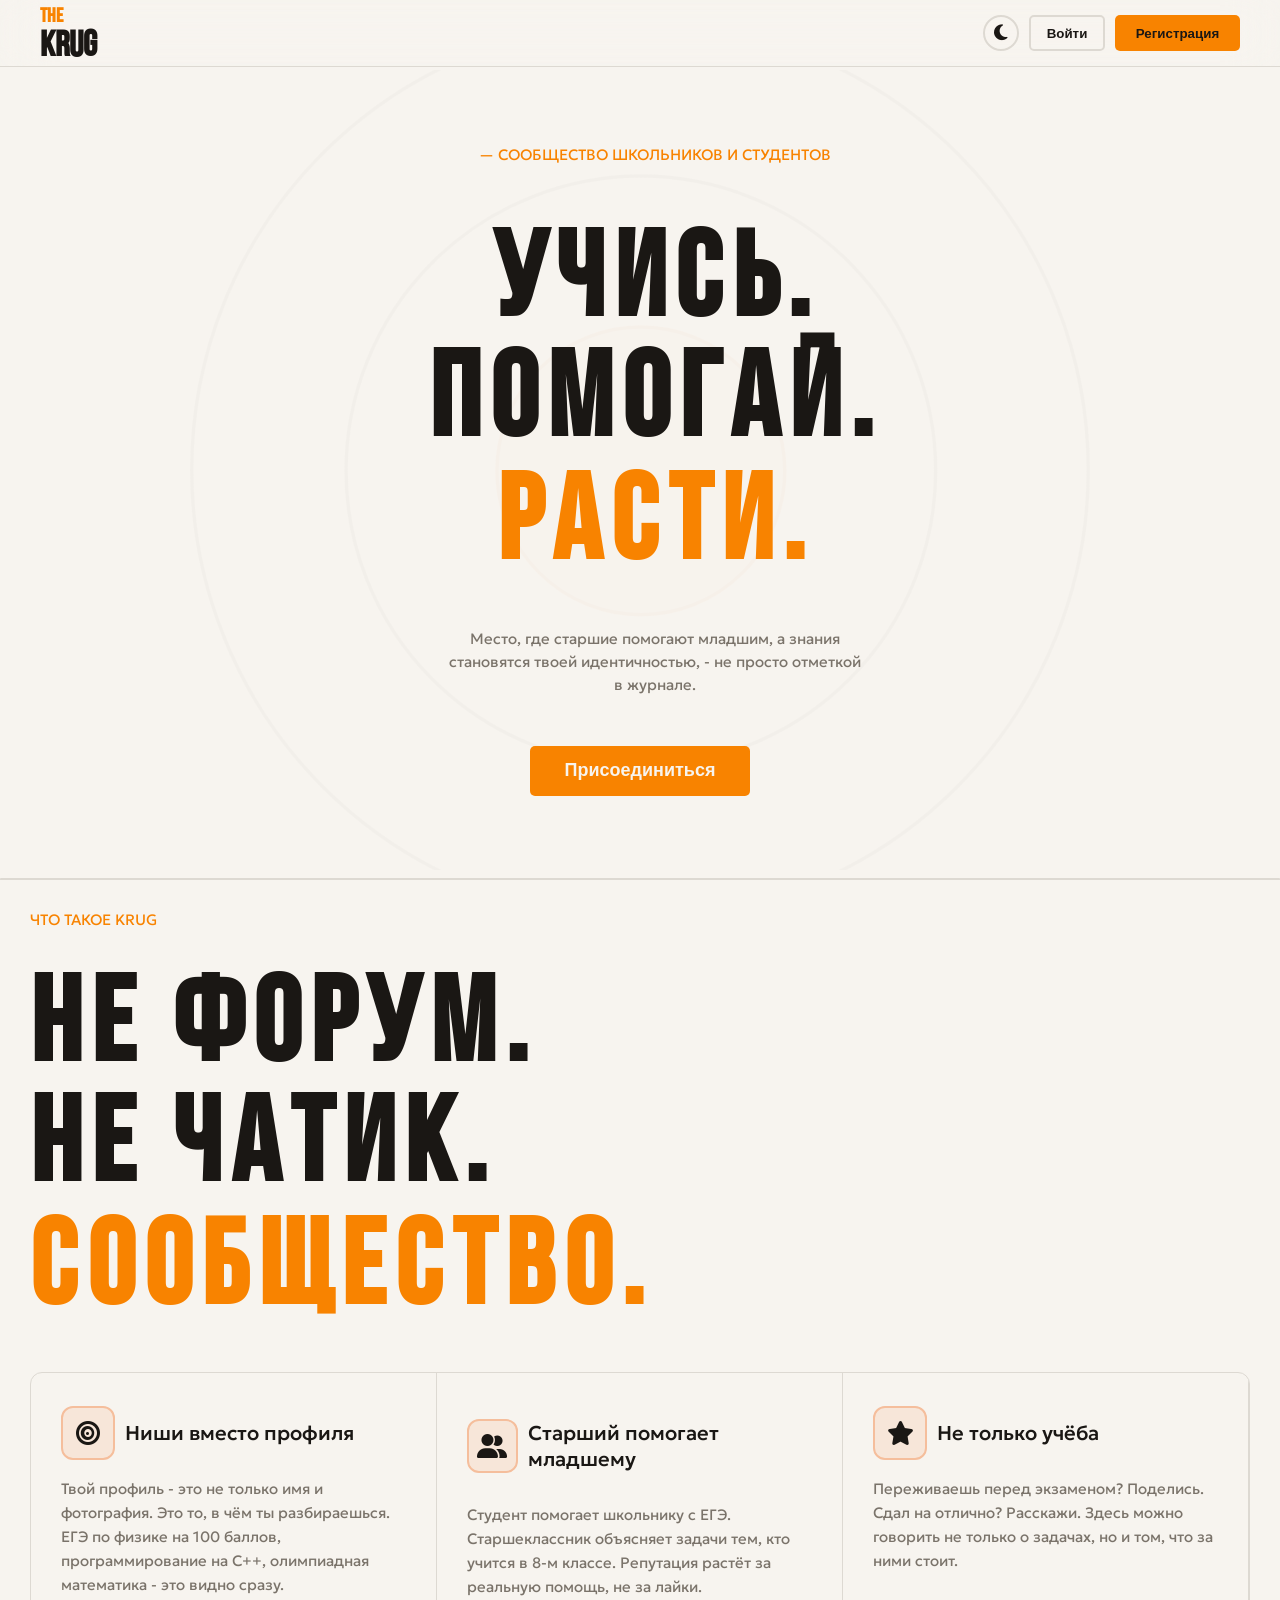
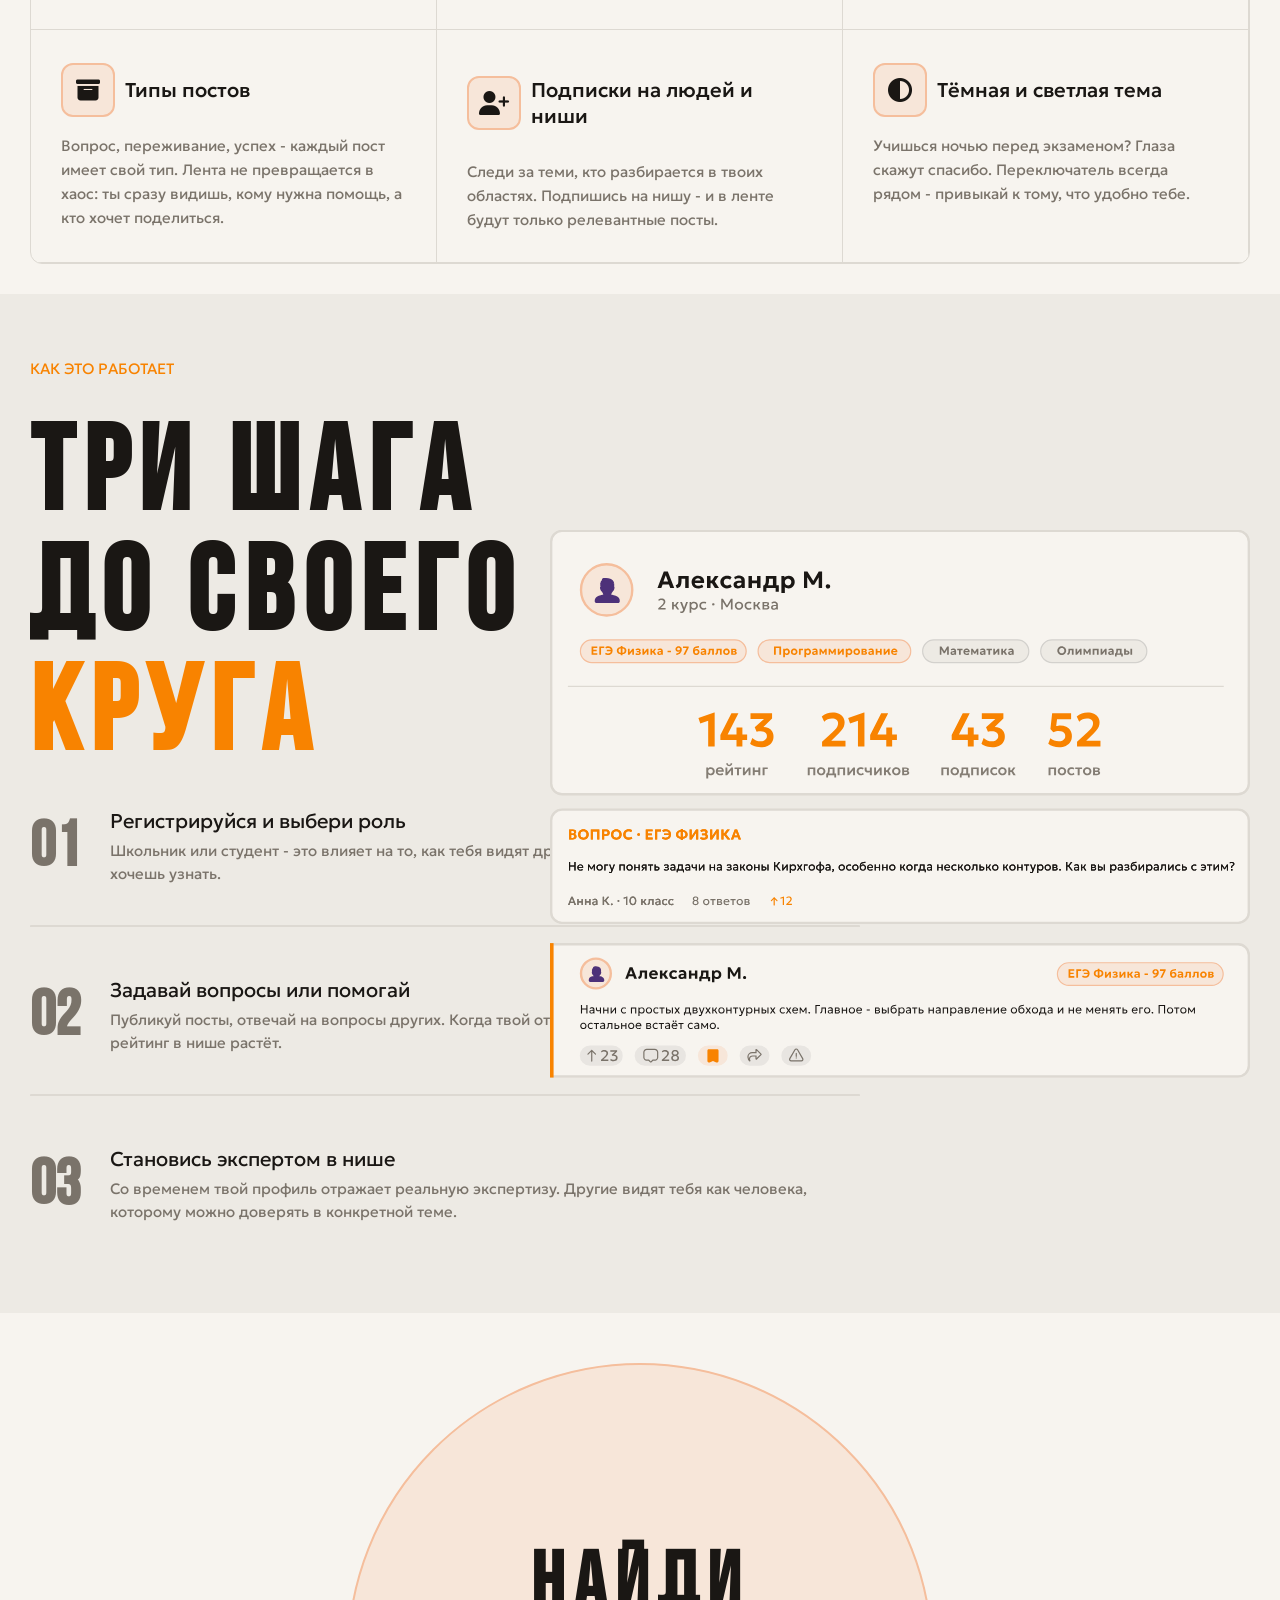
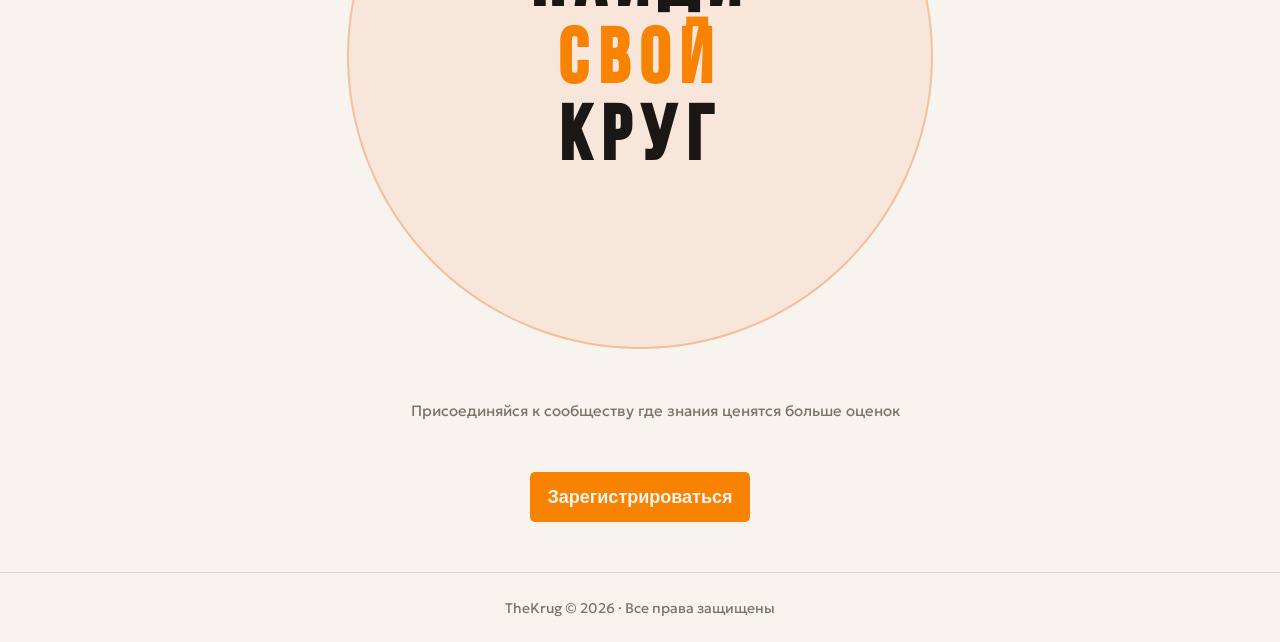
==== commit 1cbbba7e: "2" ====
--- a/landing/index.html
+++ b/landing/index.html
@@ -4,7 +4,7 @@
     <meta charset="UTF-8">
     <meta name="viewport" content="width=device-width, initial-scale=1.0">
     <title>TheKrug</title>
-    <link rel="stylesheet" href="styles.css">
+    <link rel="stylesheet" href="../landing/css/styles.css">
     <link
 rel="stylesheet"
 href="https://cdnjs.cloudflare.com/ajax/libs/font-awesome/6.5.1/css/all.min.css"
@@ -45,9 +45,9 @@
          <button type="button" class="btn-3">Присоединиться</button>
     </div>
 
-<img src="./images/target-light.svg" alt="" class="hero-img hero-img-right" data-light>
+<img src="./assets/images/target-light.svg" alt="" class="hero-img hero-img-right" data-light>
 
-<img src="./images/target-dark.svg" alt="" class="hero-img hero-img-right" data-dark>
+<img src="./assets/images/target-dark.svg" alt="" class="hero-img hero-img-right" data-dark>
    </div>
    <hr class="divider">
    
@@ -164,14 +164,14 @@
          <p> Со временем твой профиль отражает реальную экспертизу. Другие видят тебя как человека,<br> которому можно доверять в конкретной теме.</p>
        </div>
     </div>
-    <img src="./images/alexander-light.svg" alt="" class="alexander" data-light>
-    <img src="./images/alexander-dark.svg" alt="" class="alexander" data-dark> 
+    <img src="./assets/images/alexander-light.svg" alt="" class="alexander" data-light>
+    <img src="./assets/images/alexander-dark.svg" alt="" class="alexander" data-dark> 
     </section>
 
     <!-- Низ-->
    <div class="img-box">
-      <img src="./images/ellipse-light.svg" alt="" class="img" data-light>
-      <img src="./images/ellipse-dark.svg" alt=""" class="img" data-dark>
+      <img src="./assets/images/ellipse-light.svg" alt="" class="img" data-light>
+      <img src="./assets/images/ellipse-dark.svg" alt=""" class="img" data-dark>
       <div class="img-text"> 
          <div>НАЙДИ</div>
          <div class="svoy">СВОЙ</div>
@@ -189,6 +189,6 @@
          TheKrug © 2026 · Все права защищены 
       </p>     
    </footer>
-   <script src="./script.js"></script>
+   <script src="../landing/js/script.js"></script>
 </body>
 </html>
--- a/landing/css/styles.css
+++ b/landing/css/styles.css
@@ -0,0 +1,847 @@
+/* Светлая тема */
+:root {
+  --bg: #f7f4ef;
+  --head: #1a1714;
+  --text: #7a736a;
+  --block: #edeae4;
+  --accent: #f88300;
+  --main: #f7e6d9;
+  --border: #f5be9c;
+  --separator: #ddd9d2;
+  --btn: #1a1714;
+}
+
+/* Темная тема */
+.dark-theme {
+  --bg: #0f0f0f;
+  --head: #f7f4ef;
+  --text: #a39f9a;
+  --block: #3f3e3c;
+  --accent: #f88300;
+  --main: #3c2d25;
+  --border: #d98a5f;
+  --separator: #ddd9d2;
+  --btn: #f7f4ef;
+}
+
+@font-face {
+  font-family: "Bebas";
+  src: url(../assets/fonts/bebasneuecyrillic.ttf) format("truetype");
+}
+
+@font-face {
+  font-family: "Geologica";
+  src: url(../assets/fonts/Geologica-VariableFont.ttf) format("truetype");
+}
+
+html,
+body {
+  margin: 0;
+  padding: 0;
+  overflow-x: hidden;
+  scrollbar-width: none;
+}
+
+body::-webkit-scrollbar {
+  display: none; /* Chrome */
+}
+
+body {
+  background-color: var(--bg);
+  color: var(--head);
+  padding-top: 70px;
+}
+
+p {
+  font-family: "Geologica", sans-serif;
+  font-weight: 400;
+  font-size: 15px;
+  margin-top: 50px;
+  margin-bottom: 50px;
+  margin-left: 30px;
+  color: var(--text);
+}
+
+h1 {
+  font-family: "Bebas", sans-serif;
+  font-weight: 600;
+  font-size: 120px;
+  letter-spacing: 10px;
+  line-height: 120px;
+  margin-top: 3px;
+  margin-bottom: 3px;
+  color: var(--head);
+  margin-left: 30px;
+}
+
+h2 {
+  font-family: "Geologica", sans-serif;
+  font-weight: 500;
+  font-size: 20px;
+  margin-left: 30px;
+  color: var(--head);
+}
+
+/* Найди свой круг */
+.img-text {
+  font-family: "Bebas", sans-serif;
+  font-weight: 600;
+  font-size: 120px;
+  letter-spacing: 10px;
+  line-height: 120px;
+  margin-top: 3px;
+  margin-bottom: 3px;
+  text-align: center;
+}
+
+/* Хидер */
+header {
+  position: fixed;
+  top: 0;
+  left: 0;
+  width: 100%;
+  z-index: 1000;
+  display: flex;
+  align-items: center;
+  justify-content: space-between;
+  padding: 5px 40px;
+  box-sizing: border-box;
+  background: rgba(247, 244, 239, 0.2);
+  backdrop-filter: blur(25px);
+  border-bottom: 1px solid var(--separator);
+}
+
+/* Логотип */
+.logo-wrap {
+  display: flex;
+  flex-direction: column;
+  line-height: 1;
+}
+
+.logo {
+  font-family: "Bebas", sans-serif;
+  font-weight: 600;
+  font-size: 36px;
+  letter-spacing: 0px;
+  line-height: 1;
+  margin: 0;
+  text-decoration: none;
+  color: var(--head);
+  display: block;
+}
+
+.logo2 {
+  font-family: "Bebas", sans-serif;
+  font-weight: 600;
+  font-size: 20px;
+  letter-spacing: 0px;
+  line-height: 1;
+  margin: 0;
+  text-decoration: none;
+  color: var(--accent);
+  display: block;
+}
+
+/* Кнопки войти/регистрация */
+.btn-wrap {
+  display: flex;
+  align-items: center;
+  gap: 0px;
+}
+
+.btn-1,
+.btn-2 {
+  float: none;
+  margin-left: 0;
+}
+
+.btn-1:hover {
+  background-color: var(--separator);
+}
+
+.btn-2:hover {
+  background-color: var(--separator);
+}
+
+.btn-1 {
+  display: flex;
+  justify-content: center;
+  align-items: center;
+  float: right;
+  margin-left: 10px;
+  width: 76px;
+  height: 36px;
+  border: 2px solid var(--separator);
+  border-radius: 5px;
+  background-color: transparent;
+  color: var(--text);
+  font-weight: 600;
+  padding: 0 14px;
+  cursor: pointer;
+  transition: 0.2s ease;
+  color: var(--head);
+}
+
+.btn-2 {
+  display: flex;
+  justify-content: center;
+  align-items: center;
+  float: right;
+  margin-left: 10px;
+  width: 125px;
+  height: 36px;
+  border-radius: 5px;
+  background-color: var(--accent);
+  border: none;
+  color: var(--bg);
+  font-weight: 600;
+  padding: 0 14px;
+  cursor: pointer;
+  transition: 0.2s ease;
+  color: var(--btn);
+}
+
+.theme-btn {
+  display: flex;
+  justify-content: center;
+  align-items: center;
+  float: right;
+  margin-left: 10px;
+  width: 36px;
+  height: 36px;
+  border: 2px solid var(--separator);
+  border-radius: 100px;
+  background-color: transparent;
+  color: var(--text);
+  font-weight: 600;
+  font-size: 18px;
+  padding: 0 14px;
+  cursor: pointer;
+  transition: 0.2s ease;
+  color: var(--head);
+}
+
+/* Сообщество школьников и студентов */
+.community {
+  color: var(--accent);
+  margin-top: 20px;
+  margin-bottom: 50px;
+  margin-left: 30px;
+}
+
+/* Расти. */
+.rasti {
+  color: var(--accent);
+  margin-bottom: 50px;
+}
+
+/* Кнопка присоединиться */
+.btn-3 {
+  display: block;
+  margin: 20px auto;
+  width: 220px;
+  height: 50px;
+  border-radius: 5px;
+  background-color: var(--accent);
+  border: none;
+  color: var(--bg);
+  font-weight: 600;
+  font-size: 18px;
+  cursor: pointer;
+}
+
+.btn-3:hover {
+  background-color: var(--separator);
+}
+
+.divider {
+  border: none;
+  background-color: var(--separator);
+  border-top: 2px solid var(--separator);
+  border-radius: 5px;
+  width: 100%;
+}
+
+.mesto {
+  margin-top: 20px;
+  color: var(--text);
+  line-height: 23px;
+  margin-top: 50px;
+  margin-bottom: 50px;
+}
+
+.hero {
+  position: relative;
+  overflow: hidden;
+  display: flex;
+  align-items: center;
+  justify-content: center;
+  min-height: 800px;
+}
+
+.hero-text {
+  position: relative;
+  z-index: 2;
+  text-align: center;
+  max-width: 900px;
+  padding: 0 20px;
+}
+
+.hero-img {
+  position: absolute;
+  top: 50%;
+  left: 50%;
+  width: 900px;
+  height: auto;
+  transform: translate(-50%, -50%);
+  opacity: 0.06;
+  z-index: 0;
+  pointer-events: none;
+}
+
+.hero-img-right {
+  right: -10%;
+}
+
+.hero-img-left {
+  left: -10%;
+}
+
+.hero-img {
+  display: none;
+}
+
+.hero-img[data-light] {
+  display: block;
+}
+
+.dark-theme .hero-img[data-light] {
+  display: none;
+}
+
+.dark-theme .hero-img[data-dark] {
+  display: block;
+}
+
+.block {
+  width: 519px;
+  margin-top: 40px;
+  margin-bottom: 40px;
+}
+
+.chtotakoe {
+  color: var(--accent);
+  margin-top: 30px;
+  margin-bottom: 30px;
+}
+
+.soob {
+  color: var(--accent);
+  margin-bottom: 50px;
+}
+
+/* Таблица */
+.tablica {
+  display: grid;
+  grid-template-columns: repeat(3, 1fr);
+  margin-left: 30px;
+  margin-right: 30px;
+  border: 1px solid var(--separator);
+  border-radius: 12px;
+  overflow: hidden;
+  color: var(--head);
+}
+
+.card {
+  padding: 30px;
+  border-right: 1px solid var(--separator);
+  border-bottom: 1px solid var(--separator);
+}
+
+.card p {
+  margin-top: 15px;
+  margin-bottom: 0;
+  line-height: 24px;
+  color: var(--text);
+}
+
+.card-top {
+  display: flex;
+  align-items: center;
+  gap: 10px;
+}
+
+.card h2,
+.card p {
+  margin-left: 0;
+}
+
+.icon {
+  width: 50px;
+  height: 50px;
+  background-color: var(--main);
+  border: 2px solid var(--border);
+  border-radius: 12px;
+  display: flex;
+  justify-content: center;
+  align-items: center;
+}
+
+.icon i {
+  color: var(--head);
+  font-size: 24px;
+}
+
+.dark-block {
+  position: relative;
+  background-color: var(--block);
+  padding: 50px 30px;
+  margin-top: 30px;
+  margin-bottom: 50px;
+}
+
+.kakrabotaet {
+  color: var(--accent);
+  margin-bottom: 30px;
+  margin-top: 15px;
+  margin-left: auto;
+}
+
+.stanovis {
+  margin-top: 30px;
+  margin-bottom: 15px;
+}
+
+.trishaga {
+  color: var(--head);
+  margin-top: 15px;
+  margin-bottom: 15px;
+  margin-left: auto;
+}
+
+.kruga {
+  color: var(--accent);
+}
+
+.step {
+  display: flex;
+  gap: 20px;
+  margin-bottom: 40px;
+  align-items: flex-start;
+  font-family: "Bebas", sans-serif;
+}
+
+.num {
+  font-size: 64px;
+  font-weight: 600;
+  color: var(--text);
+  width: 60px;
+  margin-top: 25px;
+}
+
+.text h3 {
+  margin: 0;
+  font-weight: 400;
+  font-size: 20px;
+  font-family: "Geologica", sans-serif;
+  margin-top: 25px;
+}
+
+.text p {
+  margin: 6px 0 0;
+  color: var(--text);
+  line-height: 1.5;
+}
+
+.divider2 {
+  border: none;
+  background-color: var(--separator);
+  border-top: 2px solid var(--separator);
+  border-radius: 5px;
+  width: 830px;
+  margin: 10px 0;
+  margin-bottom: 25px;
+  margin-top: 25px;
+}
+
+.alexander {
+  position: absolute;
+  right: 30px;
+  top: 50%;
+  transform: translateY(-50%);
+  width: 700px;
+}
+
+.img-box {
+  position: relative;
+  display: flex;
+  justify-content: center;
+  align-items: center;
+}
+
+.img-text {
+  position: absolute;
+  inset: 0;
+
+  display: flex;
+  flex-direction: column;
+  justify-content: center;
+  align-items: center;
+
+  text-align: center;
+  font-size: clamp(36px, 6vw, 128px);
+  line-height: 1;
+}
+
+.svoy {
+  color: var(--accent);
+}
+
+.btn-4 {
+  display: block;
+  margin: 20px auto;
+  width: 220px;
+  height: 50px;
+  border-radius: 5px;
+  background-color: var(--accent);
+  border: none;
+  color: var(--bg);
+  font-weight: 600;
+  font-size: 18px;
+  margin-bottom: 50px;
+  cursor: pointer;
+}
+
+.btn-4:hover {
+  background-color: var(--separator);
+}
+
+.prisoed {
+  color: var(--text);
+  line-height: 23px;
+  margin-top: 20px;
+  margin-bottom: 50px;
+  text-align: center;
+  margin-top: 50px;
+  margin-bottom: 50px;
+}
+
+/* Футер */
+footer {
+  display: flex;
+  justify-content: space-between;
+  align-items: center;
+  width: 100%;
+  height: 70px;
+  padding: 0 40px;
+  box-sizing: border-box;
+  border-top: 1px solid var(--separator);
+  background-color: var(--bg);
+}
+
+/* Лого */
+.logo-wrap2 {
+  display: flex;
+  flex-direction: column;
+  line-height: 1;
+}
+
+.logo3 {
+  font-family: "Bebas", sans-serif;
+  font-weight: 600;
+  font-size: 36px;
+  margin: 0;
+  text-decoration: none;
+  color: var(--head);
+  line-height: 1;
+}
+
+.logo4 {
+  font-family: "Bebas", sans-serif;
+  font-weight: 600;
+  font-size: 20px;
+  margin: 0;
+  text-decoration: none;
+  color: var(--accent);
+  line-height: 1;
+}
+
+/* Текст */
+.footer-text {
+  margin: 0;
+  font-family: "Geologica", sans-serif;
+  font-size: 14px;
+  color: var(--text);
+}
+
+.footer-text {
+  text-align: center;
+  width: 100%;
+}
+
+/* Тёмная тема */
+[data-dark] {
+  display: none;
+}
+
+.dark-theme [data-light] {
+  display: none;
+}
+
+.dark-theme [data-dark] {
+  display: block;
+}
+
+.sun {
+  display: none;
+}
+
+.moon {
+  display: block;
+}
+
+.dark-theme .sun {
+  display: block;
+}
+
+.dark-theme .moon {
+  display: none;
+}
+
+/* Планшеты */
+@media (max-width: 1024px) {
+  h1,
+  .img-text {
+    font-size: 80px;
+    line-height: 80px;
+    letter-spacing: 4px;
+  }
+
+  .hero {
+    height: 650px;
+  }
+
+  .hero-img {
+    width: 40%;
+  }
+
+  .alexander {
+    width: 450px;
+  }
+
+  .divider2 {
+    width: 100%;
+  }
+
+  .tablica {
+    grid-template-columns: repeat(2, 1fr);
+  }
+}
+
+/* Телефоны */
+@media (max-width: 768px) {
+  body {
+    padding-top: 76px;
+  }
+
+  p,
+  h1,
+  h2,
+  .community,
+  .mesto,
+  .block,
+  .prisoed {
+    margin-left: 0;
+  }
+
+  h1 {
+    font-size: 72px;
+    line-height: 52px;
+    letter-spacing: 2px;
+    text-align: center;
+    padding: 0 20px;
+    box-sizing: border-box;
+  }
+
+  h2 {
+    font-size: 18px;
+  }
+
+  p {
+    font-size: 14px;
+    line-height: 22px;
+    padding: 0 20px;
+    box-sizing: border-box;
+  }
+
+  header {
+    padding: 10px 20px;
+    gap: 10px;
+  }
+
+  .btn-wrap {
+    gap: 8px;
+  }
+
+  .btn-1 {
+    width: 70px;
+    height: 34px;
+    font-size: 13px;
+  }
+
+  .btn-2 {
+    width: 110px;
+    height: 34px;
+    font-size: 13px;
+  }
+
+  .theme-btn {
+    width: 34px;
+    height: 34px;
+    padding: 0;
+  }
+
+  .hero {
+    min-height: auto;
+    padding: 35px 0 60px;
+  }
+
+  .hero-img {
+    width: 600px;
+    opacity: 0.04;
+  }
+
+  .hero-text h1 {
+    font-size: 52px;
+    line-height: 52px;
+  }
+
+  .tablica {
+    grid-template-columns: 1fr;
+    margin-left: 20px;
+    margin-right: 20px;
+  }
+
+  .card {
+    border-right: none;
+  }
+
+  .block {
+    width: auto;
+    padding: 0 20px;
+    box-sizing: border-box;
+  }
+
+  .dark-block {
+    padding: 40px 20px;
+  }
+
+  .step {
+    gap: 14px;
+    margin-bottom: 30px;
+  }
+
+  .num {
+    font-size: 42px;
+    width: 40px;
+    margin-top: 12px;
+  }
+
+  .text h3 {
+    font-size: 18px;
+    margin-top: 10px;
+  }
+
+  .divider2 {
+    width: 100%;
+  }
+
+  .alexander {
+    position: static;
+    transform: none;
+    width: 100%;
+    margin-top: 30px;
+  }
+
+  .img-box {
+    position: relative;
+    width: 320px;
+    max-width: 100%;
+    margin: 0 auto;
+  }
+
+  .img {
+    width: 320px;
+    max-width: 100%;
+  }
+
+  .img-text {
+    position: absolute;
+    inset: 0;
+    display: flex;
+    justify-content: center;
+    align-items: center;
+    font-size: 80px !important;
+    line-height: 75px !important;
+    letter-spacing: 2px !important;
+    transform: translateY(10px);
+  }
+
+  .btn-3 {
+    width: calc(100% - 40px);
+    max-width: 200px;
+  }
+
+  .btn-4 {
+    width: calc(100% - 40px);
+    max-width: 230px;
+  }
+
+  footer {
+    flex-direction: column;
+    justify-content: center;
+    gap: 10px;
+    height: auto;
+    padding: 20px;
+    text-align: center;
+  }
+
+  .footer-text {
+    text-align: center;
+    width: 100%;
+  }
+}
+
+/* Очень маленькие экраны */
+@media (max-width: 480px) {
+  h1 {
+    font-size: 42px;
+    line-height: 42px;
+  }
+
+  .img-text {
+    font-size: 36px;
+    line-height: 36px;
+  }
+
+  .logo {
+    font-size: 28px;
+  }
+
+  .logo2 {
+    font-size: 16px;
+  }
+
+  .card {
+    padding: 20px;
+  }
+
+  .icon {
+    width: 44px;
+    height: 44px;
+  }
+
+  .icon i {
+    font-size: 20px;
+  }
+}
